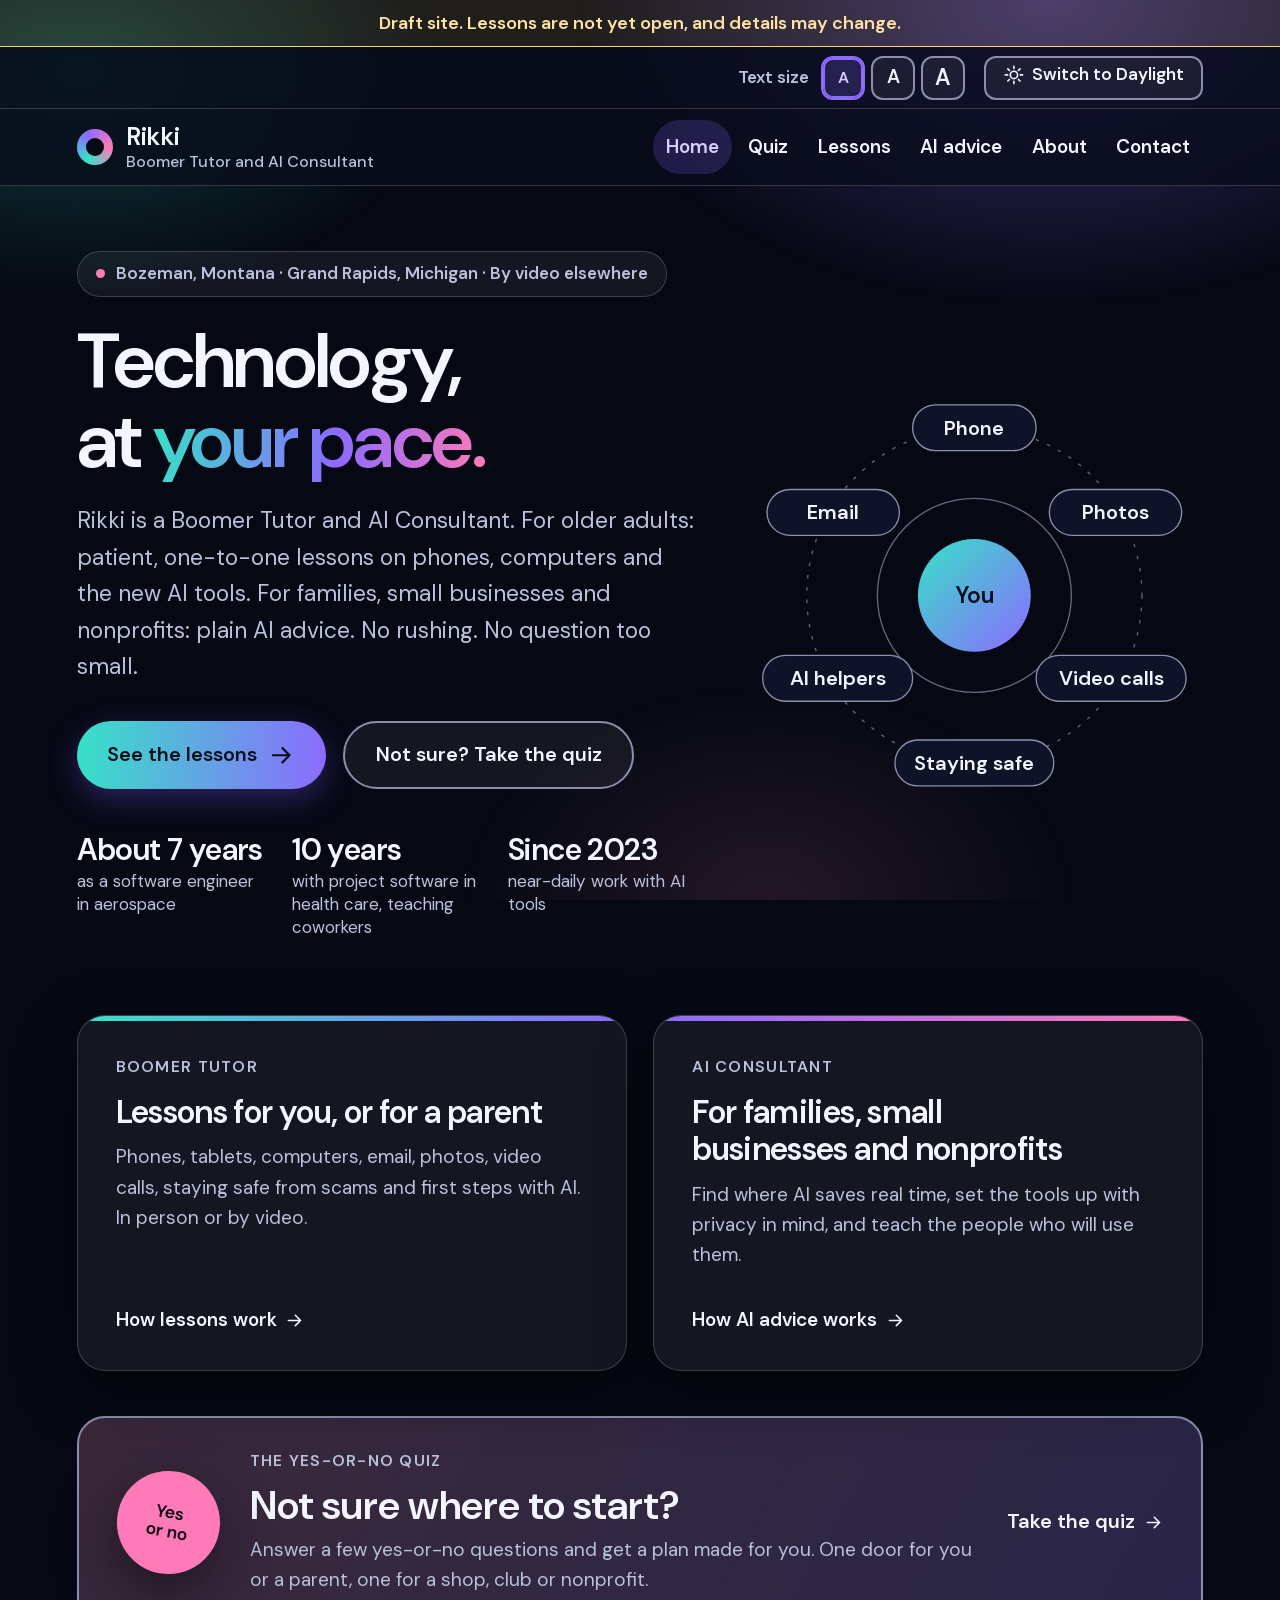
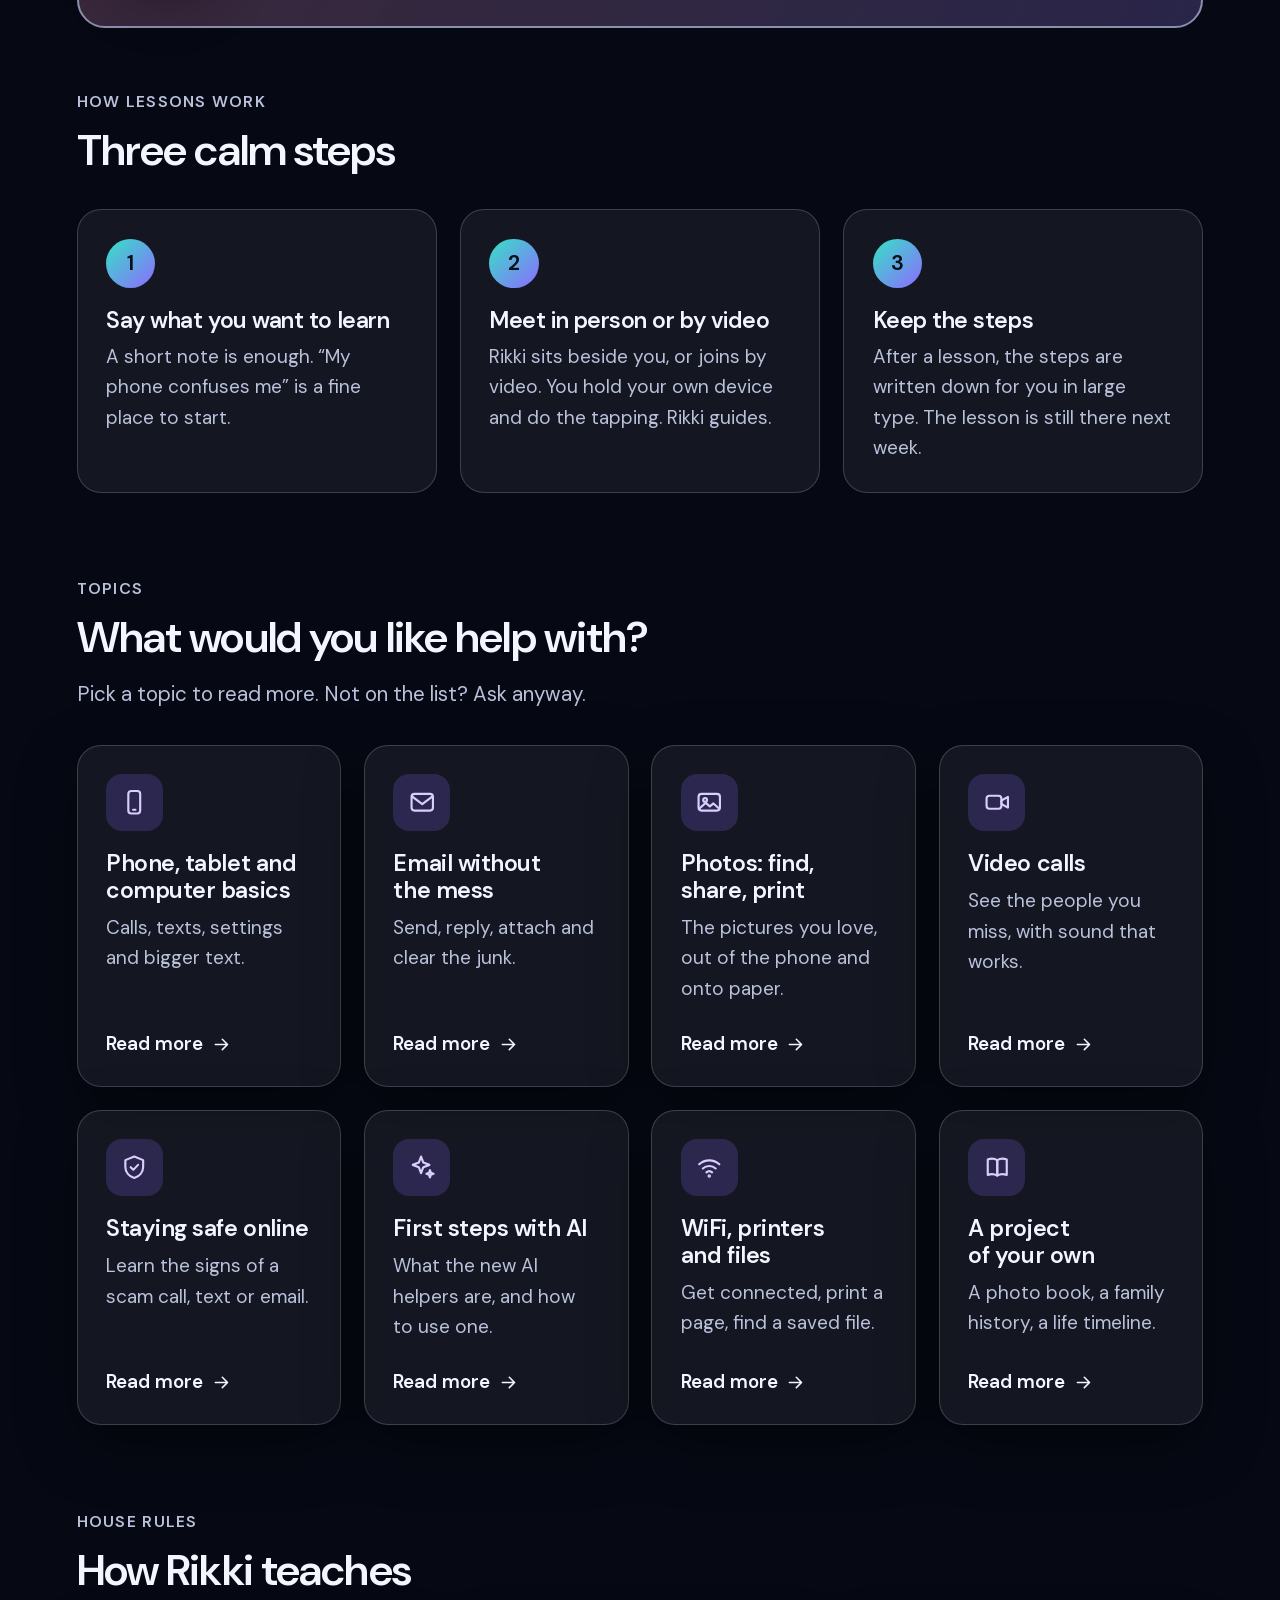
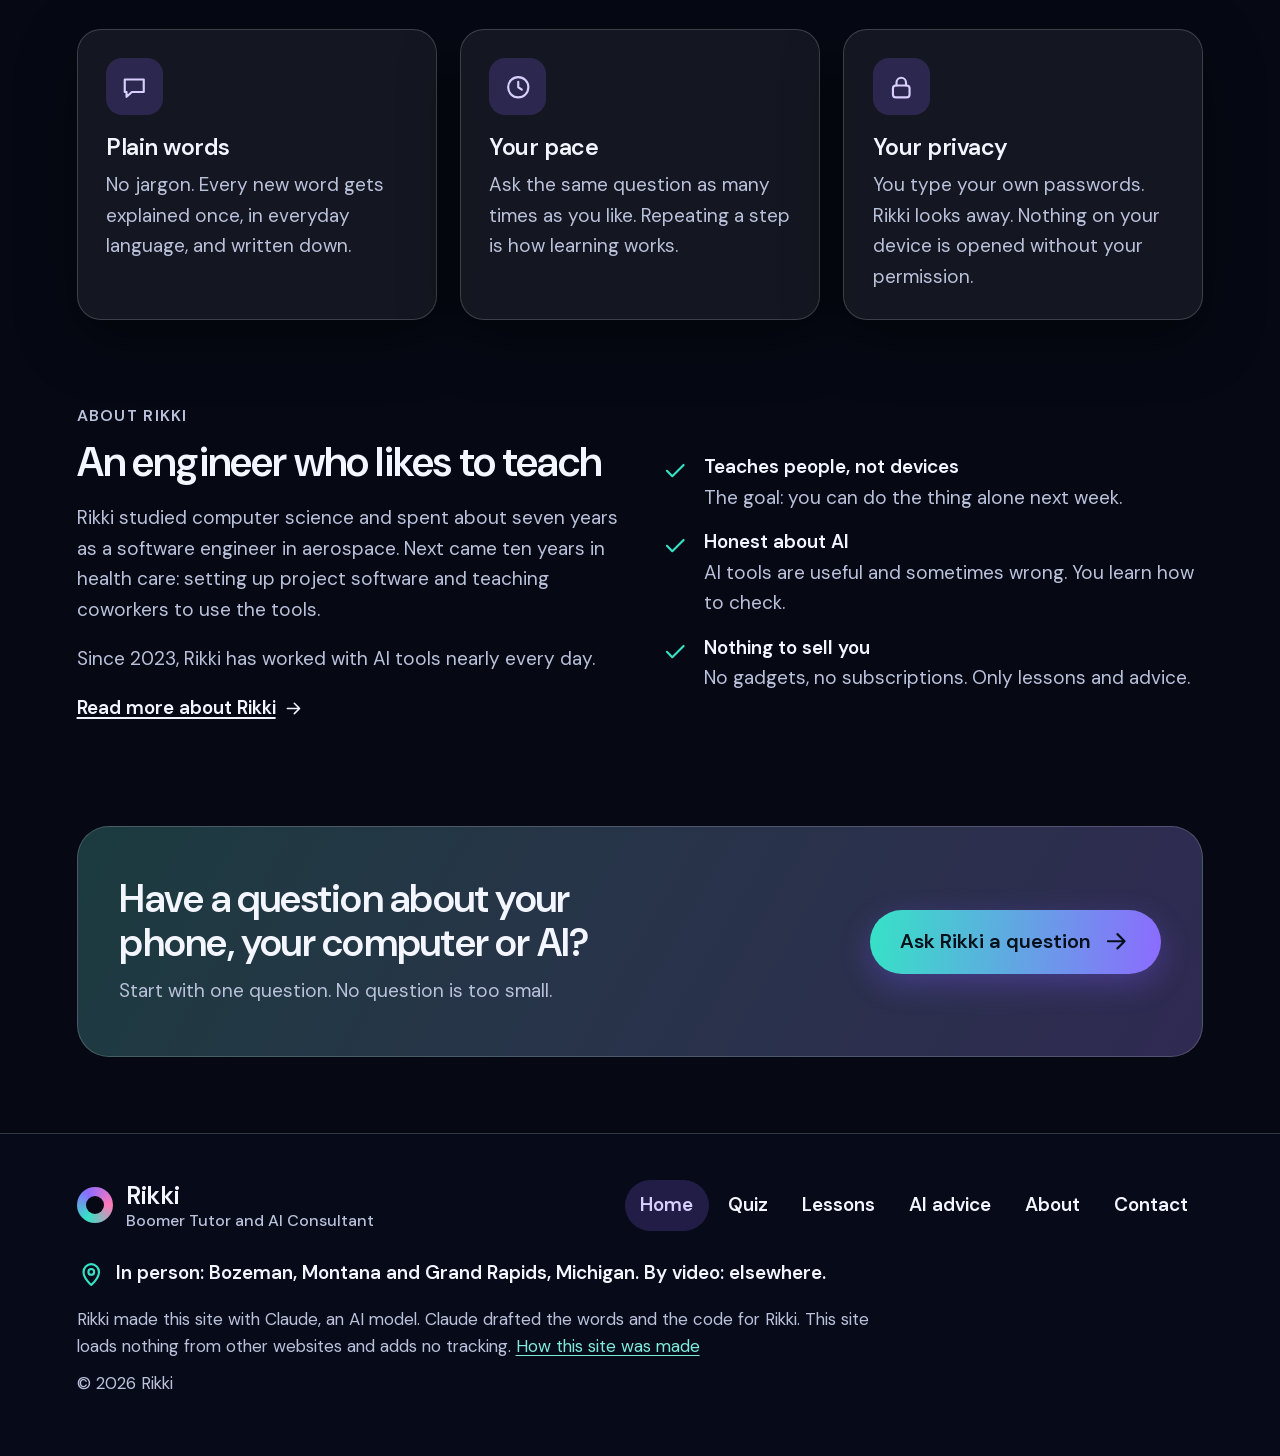
==== index.html @ 79a73625 "Publish the site Co-Authored-By: Claude Fable 5.2 <noreply@anthropic.com>" ====
<!doctype html>
<html lang="en" data-look="night" data-size="1">
<head>
<meta charset="utf-8">
<meta name="viewport" content="width=device-width, initial-scale=1">
<meta name="robots" content="noindex, nofollow">
<meta name="theme-color" content="#060914">
<title>Rikki: Boomer Tutor and AI Consultant</title>
<meta name="description" content="Patient, one-to-one technology lessons for Boomers and older adults, and plain-spoken AI advice for families, small businesses and nonprofits. Bozeman, Montana, Grand Rapids, Michigan, and by video.">
<link rel="icon" href="assets/icon.svg" type="image/svg+xml">
<link rel="stylesheet" href="assets/style.css">
<script>(function(){var r=document.documentElement;r.classList.add("js");try{var l=localStorage.getItem("bt-look"),s=localStorage.getItem("bt-size");if(l==="day"||l==="night")r.setAttribute("data-look",l);if(s==="2"||s==="3")r.setAttribute("data-size",s);}catch(e){}setTimeout(function(){if(!window.btReady||(document.getElementById("quiz")&&!window.btQuizReady)){r.classList.remove("js");}},3000);})();</script>
</head>
<body>
<a class="skip" href="#main">Skip to the main text</a>
<p class="draft-line">Draft site. Lessons are not yet open, and details may change.</p>
<div class="util">
  <div class="wrap">
    <div class="size" role="group" aria-label="Text size">
      <span class="size-cap" aria-hidden="true">Text size</span>
      <button type="button" data-size="1" aria-pressed="true">A<span class="vh"> normal text size</span></button>
      <button type="button" data-size="2" aria-pressed="false">A<span class="vh"> large text size</span></button>
      <button type="button" data-size="3" aria-pressed="false">A<span class="vh"> largest text size</span></button>
    </div>
    <button class="look" type="button">
      <span class="to-day"><svg class="icon" viewBox="0 0 24 24" aria-hidden="true" focusable="false"><circle cx="12" cy="12" r="4"/><path d="M12 2.5v2.5M12 19v2.5M2.5 12H5M19 12h2.5M5.3 5.3 7 7M17 17l1.7 1.7M5.3 18.7 7 17M17 7l1.7-1.7"/></svg><span>Switch to Daylight</span></span>
      <span class="to-night"><svg class="icon" viewBox="0 0 24 24" aria-hidden="true" focusable="false"><path d="M20 14.5A8.5 8.5 0 1 1 9.5 4 7 7 0 0 0 20 14.5z"/></svg><span>Switch to Night</span></span>
    </button>
  </div>
</div>
<header class="nav">
  <div class="wrap">
    <a class="mark" href="index.html"><i aria-hidden="true"></i><span>Rikki<small>Boomer Tutor and AI Consultant</small><span class="vh">, home page</span></span></a>
    <button class="menu-btn" type="button" aria-expanded="false" aria-controls="panel"><svg class="icon" viewBox="0 0 24 24" aria-hidden="true" focusable="false"><path d="M4 7h16M4 12h16M4 17h16"/></svg><span>Menu</span></button>
    <nav class="panel" id="panel" aria-label="Main">
      <a href="index.html" aria-current="page">Home</a>
      <a href="quiz.html">Quiz</a>
      <a href="lessons.html">Lessons</a>
      <a href="ai.html">AI advice</a>
      <a href="about.html">About</a>
      <a href="contact.html">Contact</a>
    </nav>
  </div>
</header>

<main id="main">
<section class="hero wrap">
  <div>
    <span class="eyebrow"><b aria-hidden="true"></b>Bozeman, Montana · Grand Rapids, Michigan · By video elsewhere</span>
    <h1>Technology,<br>at <span class="grad">your pace.</span></h1>
    <p class="lede">Rikki is a Boomer Tutor and AI Consultant. For older adults: patient, one-to-one lessons on phones, computers and the new AI tools. For families, small businesses and nonprofits: plain AI advice. No rushing. No question too small.</p>
    <div class="cta">
      <a class="btn primary" href="lessons.html">See the lessons <svg class="icon" viewBox="0 0 24 24" aria-hidden="true" focusable="false"><path d="M5 12h14M13 6l6 6-6 6"/></svg></a>
      <a class="btn ghost" href="quiz.html">Not sure? Take the quiz</a>
    </div>
    <ul class="proof">
      <li><strong>About 7 years</strong><span>as a software engineer in aerospace</span></li>
      <li><strong>10 years</strong><span>with project software in health care, teaching coworkers</span></li>
      <li><strong>Since 2023</strong><span>near-daily work with AI tools</span></li>
    </ul>
  </div>

  <svg class="orbit" viewBox="0 0 520 520" role="img" aria-label="A picture: you at the center, with phone, photos, video calls, staying safe, AI helpers and email around you.">
    <defs>
      <linearGradient id="orb" x1="0" y1="0" x2="1" y2="1">
        <stop offset="0" style="stop-color:var(--acc1)"/><stop offset="1" style="stop-color:var(--acc2)"/>
      </linearGradient>
    </defs>
    <circle class="ring" cx="260" cy="260" r="110"/>
    <circle class="ring" cx="260" cy="260" r="190" stroke-dasharray="4 10"/>
    <g class="you"><circle cx="260" cy="260" r="64" fill="url(#orb)"/><text x="260" y="260">You</text></g>
    <g class="pill"><rect x="190" y="44" width="140" height="52" rx="26"/><text x="260" y="70">Phone</text></g>
    <g class="pill"><rect x="345" y="140" width="150" height="52" rx="26"/><text x="420" y="166">Photos</text></g>
    <g class="pill"><rect x="330" y="328" width="170" height="52" rx="26"/><text x="415" y="354">Video calls</text></g>
    <g class="pill"><rect x="170" y="424" width="180" height="52" rx="26"/><text x="260" y="450">Staying safe</text></g>
    <g class="pill"><rect x="20" y="328" width="170" height="52" rx="26"/><text x="105" y="354">AI helpers</text></g>
    <g class="pill"><rect x="25" y="140" width="150" height="52" rx="26"/><text x="100" y="166">Email</text></g>
  </svg>
</section>

<section class="doors wrap" aria-label="Two kinds of help">
  <a class="card door" href="lessons.html">
    <span class="kicker">Boomer Tutor</span>
    <h2>Lessons for you, or for a parent</h2>
    <p>Phones, tablets, computers, email, photos, video calls, staying safe from scams and first steps with AI. In person or by video.</p>
    <span class="go">How lessons work <svg class="icon" viewBox="0 0 24 24" aria-hidden="true" focusable="false"><path d="M5 12h14M13 6l6 6-6 6"/></svg></span>
  </a>
  <a class="card door two" href="ai.html">
    <span class="kicker">AI Consultant</span>
    <h2>For families, small businesses and nonprofits</h2>
    <p>Find where AI saves real time, set the tools up with privacy in mind, and teach the people who will use them.</p>
    <span class="go">How AI advice works <svg class="icon" viewBox="0 0 24 24" aria-hidden="true" focusable="false"><path d="M5 12h14M13 6l6 6-6 6"/></svg></span>
  </a>
</section>

<section class="wrap">
  <a class="teaser" href="quiz.html">
    <span class="badge" aria-hidden="true">Yes<br>or no</span>
    <span class="teaser-text"><span class="kicker">The yes-or-no quiz</span><strong>Not sure where to start?</strong><span class="sub">Answer a few yes-or-no questions and get a plan made for you. One door for you or a parent, one for a shop, club or nonprofit.</span></span>
    <span class="go">Take the quiz <svg class="icon" viewBox="0 0 24 24" aria-hidden="true" focusable="false"><path d="M5 12h14M13 6l6 6-6 6"/></svg></span>
  </a>
</section>

<section class="section wrap">
  <div class="head">
    <span class="kicker">How lessons work</span>
    <h2>Three calm steps</h2>
  </div>
  <ol class="steps" role="list">
    <li>
      <h3>Say what you want to learn</h3>
      <p>A short note is enough. “My phone confuses me” is a fine place to start.</p>
    </li>
    <li>
      <h3>Meet in person or by video</h3>
      <p>Rikki sits beside you, or joins by video. You hold your own device and do the tapping. Rikki guides.</p>
    </li>
    <li>
      <h3>Keep the steps</h3>
      <p>After a lesson, the steps are written down for you in large type. The lesson is still there next week.</p>
    </li>
  </ol>
</section>

<section class="section wrap">
  <div class="head">
    <span class="kicker">Topics</span>
    <h2>What would you like help with?</h2>
    <p>Pick a topic to read more. Not on the list? Ask anyway.</p>
  </div>
  <div class="grid g4">
    <a class="card" href="lessons.html#phone"><span class="chip"><svg class="icon" viewBox="0 0 24 24" aria-hidden="true" focusable="false"><rect x="7" y="2.5" width="10" height="19" rx="2.5"/><path d="M11 18.3h2"/></svg></span><h3>Phone, tablet and computer basics</h3><p>Calls, texts, settings and bigger text.</p><span class="go">Read more <svg class="icon" viewBox="0 0 24 24" aria-hidden="true" focusable="false"><path d="M5 12h14M13 6l6 6-6 6"/></svg></span></a>
    <a class="card" href="lessons.html#email"><span class="chip"><svg class="icon" viewBox="0 0 24 24" aria-hidden="true" focusable="false"><rect x="3" y="5" width="18" height="14" rx="2.5"/><path d="M3.6 7.2 12 13.5l8.4-6.3"/></svg></span><h3>Email without the mess</h3><p>Send, reply, attach and clear the junk.</p><span class="go">Read more <svg class="icon" viewBox="0 0 24 24" aria-hidden="true" focusable="false"><path d="M5 12h14M13 6l6 6-6 6"/></svg></span></a>
    <a class="card" href="lessons.html#photos"><span class="chip"><svg class="icon" viewBox="0 0 24 24" aria-hidden="true" focusable="false"><rect x="3" y="5" width="18" height="14" rx="2.5"/><circle cx="8.5" cy="10" r="1.6"/><path d="m4 17 5-4.5 3.5 3 3-2.5L20 17"/></svg></span><h3>Photos: find, share, print</h3><p>The pictures you love, out of the phone and onto paper.</p><span class="go">Read more <svg class="icon" viewBox="0 0 24 24" aria-hidden="true" focusable="false"><path d="M5 12h14M13 6l6 6-6 6"/></svg></span></a>
    <a class="card" href="lessons.html#video"><span class="chip"><svg class="icon" viewBox="0 0 24 24" aria-hidden="true" focusable="false"><rect x="3" y="6.5" width="12.5" height="11" rx="2.5"/><path d="m15.5 10.5 5.5-3v9l-5.5-3z"/></svg></span><h3>Video calls</h3><p>See the people you miss, with sound that works.</p><span class="go">Read more <svg class="icon" viewBox="0 0 24 24" aria-hidden="true" focusable="false"><path d="M5 12h14M13 6l6 6-6 6"/></svg></span></a>
    <a class="card" href="lessons.html#safe"><span class="chip"><svg class="icon" viewBox="0 0 24 24" aria-hidden="true" focusable="false"><path d="m12 3 7.5 3v5.5c0 4.6-3.1 8.2-7.5 9.5-4.4-1.3-7.5-4.9-7.5-9.5V6z"/><path d="m9 12 2.2 2.2 4-4.2"/></svg></span><h3>Staying safe online</h3><p>Learn the signs of a scam call, text or email.</p><span class="go">Read more <svg class="icon" viewBox="0 0 24 24" aria-hidden="true" focusable="false"><path d="M5 12h14M13 6l6 6-6 6"/></svg></span></a>
    <a class="card" href="lessons.html#ai"><span class="chip"><svg class="icon" viewBox="0 0 24 24" aria-hidden="true" focusable="false"><path d="m11 3 1.9 5.1L18 10l-5.1 1.9L11 17l-1.9-5.1L4 10l5.1-1.9z"/><path d="m18.5 14.5.8 2.2 2.2.8-2.2.8-.8 2.2-.8-2.2-2.2-.8 2.2-.8z"/></svg></span><h3>First steps with AI</h3><p>What the new AI helpers are, and how to use one.</p><span class="go">Read more <svg class="icon" viewBox="0 0 24 24" aria-hidden="true" focusable="false"><path d="M5 12h14M13 6l6 6-6 6"/></svg></span></a>
    <a class="card" href="lessons.html#wifi"><span class="chip"><svg class="icon" viewBox="0 0 24 24" aria-hidden="true" focusable="false"><path d="M3.5 9.5a12.5 12.5 0 0 1 17 0"/><path d="M6.6 13a8 8 0 0 1 10.8 0"/><path d="M9.6 16.3a3.6 3.6 0 0 1 4.8 0"/><circle cx="12" cy="19.3" r=".6"/></svg></span><h3>WiFi, printers and files</h3><p>Get connected, print a page, find a saved file.</p><span class="go">Read more <svg class="icon" viewBox="0 0 24 24" aria-hidden="true" focusable="false"><path d="M5 12h14M13 6l6 6-6 6"/></svg></span></a>
    <a class="card" href="lessons.html#project"><span class="chip"><svg class="icon" viewBox="0 0 24 24" aria-hidden="true" focusable="false"><path d="M4 5.5c2.5-1 5.5-1 8 .5v13c-2.5-1.5-5.5-1.5-8-.5z"/><path d="M20 5.5c-2.5-1-5.5-1-8 .5v13c2.5-1.5 5.5-1.5 8-.5z"/></svg></span><h3>A project of your own</h3><p>A photo book, a family history, a life timeline.</p><span class="go">Read more <svg class="icon" viewBox="0 0 24 24" aria-hidden="true" focusable="false"><path d="M5 12h14M13 6l6 6-6 6"/></svg></span></a>
  </div>
</section>

<section class="section wrap">
  <div class="head">
    <span class="kicker">House rules</span>
    <h2>How Rikki teaches</h2>
  </div>
  <div class="grid g3">
    <div class="card"><span class="chip"><svg class="icon" viewBox="0 0 24 24" aria-hidden="true" focusable="false"><path d="M4 5.5h16V16H10l-4.5 4v-4H4z"/></svg></span><h3>Plain words</h3><p>No jargon. Every new word gets explained once, in everyday language, and written down.</p></div>
    <div class="card"><span class="chip"><svg class="icon" viewBox="0 0 24 24" aria-hidden="true" focusable="false"><circle cx="12" cy="12" r="8.5"/><path d="M12 7.5V12l3 2"/></svg></span><h3>Your pace</h3><p>Ask the same question as many times as you like. Repeating a step is how learning works.</p></div>
    <div class="card"><span class="chip"><svg class="icon" viewBox="0 0 24 24" aria-hidden="true" focusable="false"><rect x="5" y="10.5" width="14" height="10" rx="2.5"/><path d="M8 10.5V8a4 4 0 0 1 8 0v2.5"/></svg></span><h3>Your privacy</h3><p>You type your own passwords. Rikki looks away. Nothing on your device is opened without your permission.</p></div>
  </div>
</section>

<section class="section wrap">
  <div class="split">
    <div>
      <span class="kicker">About Rikki</span>
      <h2>An engineer who likes to teach</h2>
      <p>Rikki studied computer science and spent about seven years as a software engineer in aerospace. Next came ten years in health care: setting up project software and teaching coworkers to use the tools.</p>
      <p>Since 2023, Rikki has worked with AI tools nearly every day.</p>
      <p><a class="go" href="about.html">Read more about Rikki <svg class="icon" viewBox="0 0 24 24" aria-hidden="true" focusable="false"><path d="M5 12h14M13 6l6 6-6 6"/></svg></a></p>
    </div>
    <ul class="ticks">
      <li><svg class="icon" viewBox="0 0 24 24" aria-hidden="true" focusable="false"><path d="m5 12.5 4.5 4.5L19 7.5"/></svg><div><strong>Teaches people, not devices</strong><span>The goal: you can do the thing alone next week.</span></div></li>
      <li><svg class="icon" viewBox="0 0 24 24" aria-hidden="true" focusable="false"><path d="m5 12.5 4.5 4.5L19 7.5"/></svg><div><strong>Honest about AI</strong><span>AI tools are useful and sometimes wrong. You learn how to check.</span></div></li>
      <li><svg class="icon" viewBox="0 0 24 24" aria-hidden="true" focusable="false"><path d="m5 12.5 4.5 4.5L19 7.5"/></svg><div><strong>Nothing to sell you</strong><span>No gadgets, no subscriptions. Only lessons and advice.</span></div></li>
    </ul>
  </div>
</section>

<section class="wrap">
  <div class="band">
    <div>
      <h2>Have a question about your phone, your computer or AI?</h2>
      <p>Start with one question. No question is too small.</p>
    </div>
    <a class="btn primary" href="contact.html">Ask Rikki a question <svg class="icon" viewBox="0 0 24 24" aria-hidden="true" focusable="false"><path d="M5 12h14M13 6l6 6-6 6"/></svg></a>
  </div>
</section>
</main>

<footer class="foot">
  <div class="wrap">
    <div class="foot-top">
      <a class="mark" href="index.html"><i aria-hidden="true"></i><span>Rikki<small>Boomer Tutor and AI Consultant</small><span class="vh">, home page</span></span></a>
      <nav aria-label="Footer">
        <a href="index.html" aria-current="page">Home</a>
        <a href="quiz.html">Quiz</a>
        <a href="lessons.html">Lessons</a>
        <a href="ai.html">AI advice</a>
        <a href="about.html">About</a>
        <a href="contact.html">Contact</a>
      </nav>
    </div>
    <p class="places"><svg class="icon" viewBox="0 0 24 24" aria-hidden="true" focusable="false"><path d="M12 21s-6.5-5.6-6.5-11a6.5 6.5 0 0 1 13 0c0 5.4-6.5 11-6.5 11z"/><circle cx="12" cy="10" r="2.4"/></svg><span>In person: Bozeman, Montana and Grand Rapids, Michigan. By video: elsewhere.</span></p>
    <p class="made">Rikki made this site with Claude, an AI model. Claude drafted the words and the code for Rikki.
    This site loads nothing from other websites and adds no tracking. <a href="about.html#made">How this site was made</a></p>
    <p class="made">&copy; 2026 Rikki</p>
  </div>
</footer>
<script src="assets/site.js"></script>
</body>
</html>
---- assets/style.css ----
/* Rikki: Boomer Tutor and AI Consultant. Written by Claude for Rikki, 2026-11-16; reworked after the review of the same day.
   The DM Sans file holds weights 400 to 600; the Source Serif 4 file holds 400 to 700. No rule asks for more. */
@font-face{font-family:"DM Sans";src:url("fonts/dm-sans.woff") format("woff");font-weight:400 600;font-display:swap}
@font-face{font-family:"Source Serif 4";src:url("fonts/source-serif-4.woff") format("woff");font-weight:400 700;font-display:swap}

*{box-sizing:border-box}
/* Percent, not pixels: the reader's own browser text setting still counts. 118.75% of 16 is 19. */
html{font-size:118.75%;-webkit-text-size-adjust:100%}
html[data-size="2"]{font-size:137.5%}
html[data-size="3"]{font-size:156.25%}

/* Night look (opens first) */
html[data-look="night"]{
  --bg:#060914;--ink:#F4F6FF;--muted:#BAC1DB;--card:rgba(255,255,255,.06);--card2:rgba(255,255,255,.10);
  --solid:#0E1328;--line:rgba(255,255,255,.18);--edge:#8A90AB;--acc1:#36E2C6;--acc2:#8C6BFF;--acc3:#FF7AB8;--btn-ink:#06101A;
  --link:#7FEBDA;--chip:rgba(140,107,255,.20);--chip-ink:#D9CFFF;
  --wash:radial-gradient(60% 55% at 82% 0%,rgba(140,107,255,.38),transparent 62%),
         radial-gradient(48% 42% at 6% 8%,rgba(54,226,198,.22),transparent 60%),
         radial-gradient(40% 40% at 60% 100%,rgba(255,122,184,.12),transparent 60%);
  --shadow:0 20px 60px rgba(0,0,0,.45);--nav:rgba(8,12,28,.78);--focus:#FFD166;
  --warn-bg:rgba(255,209,102,.10);--warn-line:#FFD166;--warn-ink:#FFE3A1;
  --alert-bg:rgba(255,122,184,.12);--alert-line:#FF7AB8;
  color-scheme:dark;
}
/* Daylight look */
html[data-look="day"]{
  --bg:#F5F6FB;--ink:#0C1126;--muted:#454C6B;--card:#FFFFFF;--card2:#FFFFFF;
  --solid:#FFFFFF;--line:#D5DAEA;--edge:#6B7392;--acc1:#1F4DFF;--acc2:#7A3DFF;--acc3:#00857A;--btn-ink:#FFFFFF;
  --link:#1F3FD6;--chip:#ECE8FF;--chip-ink:#4A22B8;
  --wash:radial-gradient(60% 55% at 86% -6%,rgba(122,61,255,.20),transparent 62%),
         radial-gradient(46% 42% at 4% 0%,rgba(31,77,255,.14),transparent 60%),
         radial-gradient(40% 40% at 55% 100%,rgba(0,133,122,.10),transparent 60%);
  --shadow:0 18px 50px rgba(28,39,90,.12);--nav:rgba(255,255,255,.86);--focus:#B4004E;
  --warn-bg:#FFF6DA;--warn-line:#8F6A00;--warn-ink:#5C4300;
  --alert-bg:#FFECF3;--alert-line:#B4004E;
  color-scheme:light;
}

body{margin:0;min-height:100vh;display:flex;flex-direction:column;font-family:"DM Sans",system-ui,-apple-system,"Segoe UI",Roboto,sans-serif;
  font-synthesis:style;color:var(--ink);background:var(--bg);line-height:1.6;-webkit-font-smoothing:antialiased;overflow-wrap:break-word}
/* The coloured glow sits on a layer of its own, pinned to the window. This works on iPhones and iPads too. */
body::before{content:"";position:fixed;top:0;right:0;bottom:0;left:0;z-index:-1;background:var(--wash);pointer-events:none}
main{flex:1 0 auto}
img,svg{max-width:100%}
a{color:var(--link);text-underline-offset:.18em;text-decoration-thickness:.08em}
a:hover{text-decoration-thickness:.14em}
:focus{outline:3px solid var(--focus);outline-offset:3px;border-radius:8px}
:focus:not(:focus-visible){outline:none}
:focus-visible{outline:3px solid var(--focus);outline-offset:3px;border-radius:8px}
h1,h2,h3,h4{letter-spacing:-.02em;line-height:1.15;margin:0;font-weight:600;text-wrap:balance}
b,strong{font-weight:600}
p{margin:0 0 1rem}
ul,ol{margin:0;padding:0}
.wrap{width:100%;max-width:1180px;margin:0 auto;padding-left:1.4rem;padding-right:1.4rem}
.icon{width:1.5rem;height:1.5rem;fill:none;stroke:currentColor;stroke-width:1.8;stroke-linecap:round;stroke-linejoin:round;flex:none}
.vh{position:absolute;width:1px;height:1px;margin:-1px;padding:0;overflow:hidden;clip:rect(0 0 0 0);white-space:nowrap;border:0}
.skip{position:absolute;left:-999px;top:0;background:var(--solid);color:var(--ink);padding:.8rem 1.2rem;border-radius:0 0 12px 0;z-index:20;font-weight:600}
.skip:focus{left:0}
/* Gradient words. The plain colour comes first, so the words survive wherever the gradient cannot be drawn. */
.grad{color:var(--acc2)}
@supports ((-webkit-background-clip:text) or (background-clip:text)){
  .grad{background:linear-gradient(95deg,var(--acc1),var(--acc2) 55%,var(--acc3));-webkit-background-clip:text;background-clip:text;color:transparent}
}

/* Draft line, shown while Rikki has not yet read and approved the words. Remove the line in build.py to drop the strip. */
.draft-line{margin:0;text-align:center;font-weight:600;font-size:.95rem;padding:.45rem 1rem;background:var(--warn-bg);color:var(--warn-ink);border-bottom:1px solid var(--warn-line)}

/* Top strip: text size and look. Always in view at the top of every page, on every device. */
.util{border-bottom:1px solid var(--line);background:var(--nav)}
.util .wrap{display:flex;align-items:center;justify-content:flex-end;gap:.5rem 1rem;flex-wrap:wrap;padding-top:.45rem;padding-bottom:.45rem}
html:not(.js) .util{display:none}
.size{display:flex;align-items:center;gap:.3rem}
.size-cap{font-size:.9rem;font-weight:600;color:var(--muted);margin-right:.35rem}
.size button,.look,.menu-btn{font:inherit;font-weight:600;color:var(--ink);background:var(--card);border:2px solid var(--edge);border-radius:12px;min-width:44px;min-height:44px;cursor:pointer}
.size button:nth-of-type(1){font-size:.84rem}.size button:nth-of-type(2){font-size:1rem}.size button:nth-of-type(3){font-size:1.18rem}
.size button[aria-pressed="true"]{border-color:var(--acc2);box-shadow:0 0 0 2px var(--acc2) inset;background:var(--chip);color:var(--chip-ink)}
.look{padding:0 .9rem;font-size:.9rem}
.look>span{display:none;align-items:center;gap:.4rem}
.look .icon,.menu-btn .icon{width:1.15rem;height:1.15rem}
html[data-look="night"] .look .to-day,html[data-look="day"] .look .to-night{display:inline-flex}

/* Header with the name and the menu */
header.nav{z-index:10;background:var(--nav);border-bottom:1px solid var(--line)}
header.nav .wrap{display:flex;align-items:center;gap:.6rem 1rem;min-height:76px;flex-wrap:wrap;padding-top:.5rem;padding-bottom:.5rem}
.mark{display:flex;align-items:center;gap:.7rem;font-weight:600;font-size:1.3rem;text-decoration:none;color:var(--ink);letter-spacing:-.01em;line-height:1.1}
.mark i{width:36px;height:36px;border-radius:50%;background:var(--acc2);background:conic-gradient(from 210deg,var(--acc1),var(--acc2),var(--acc3),var(--acc1));display:block;position:relative;flex:none}
.mark i::after{content:"";position:absolute;top:9px;right:9px;bottom:9px;left:9px;border-radius:50%;background:var(--bg)}
.mark small{display:block;font-size:.84rem;font-weight:500;color:var(--muted);letter-spacing:0;margin-top:.15rem}
.menu-btn{display:none;margin-left:auto;padding:0 .9rem;align-items:center;gap:.45rem;font-size:1rem}
.panel{margin-left:auto;display:flex;gap:.15rem;flex-wrap:wrap}
.panel a{text-decoration:none;color:var(--ink);font-weight:600;padding:.6rem .7rem;border-radius:999px;min-height:44px;display:inline-flex;align-items:center}
.panel a:hover{background:var(--card2);box-shadow:inset 0 0 0 1px var(--line)}
.panel a[aria-current="page"]{background:var(--chip);color:var(--chip-ink)}
/* The header stays pinned only on wide, tall screens. On phones and tablets the header scrolls with the page,
   so an open menu can always be scrolled to the end. */
@media (min-width:941px) and (min-height:521px){
  html{scroll-padding-top:6rem}
  header.nav{position:-webkit-sticky;position:sticky;top:0;backdrop-filter:blur(14px);-webkit-backdrop-filter:blur(14px)}
}

/* Buttons */
.btn{display:inline-flex;align-items:center;gap:.55rem;min-height:58px;padding:.85rem 1.6rem;border-radius:999px;font-weight:600;font-size:1.05rem;text-decoration:none;color:var(--ink);transition:transform .15s ease,box-shadow .15s ease}
.btn.primary{background:var(--acc2);background:linear-gradient(95deg,var(--acc1),var(--acc2));color:var(--btn-ink);box-shadow:0 10px 30px rgba(120,90,255,.32)}
.btn.ghost{border:2px solid var(--edge);background:var(--card)}
.cta{display:flex;gap:.9rem;flex-wrap:wrap}
@media (hover:hover){.btn:hover{transform:translateY(-2px)}}

/* Home hero */
.hero{display:grid;grid-template-columns:1.15fr .85fr;gap:2.5rem;align-items:center;padding-top:3.4rem;padding-bottom:3rem}
.hero>*{min-width:0}
.eyebrow{display:inline-flex;gap:.6rem;align-items:center;font-size:.9rem;font-weight:600;color:var(--muted);border:1px solid var(--line);background:var(--card);padding:.45rem .95rem;border-radius:999px}
.eyebrow b{width:9px;height:9px;border-radius:50%;background:var(--acc3);flex:none}
.hero h1{font-size:clamp(2.5rem,6vw,4.5rem);line-height:1.04;letter-spacing:-.03em;margin:1.3rem 0 1.1rem}
.lede{font-size:1.2rem;color:var(--muted);max-width:36rem;margin:0 0 1.9rem}
.proof{display:grid;grid-template-columns:repeat(3,minmax(0,1fr));gap:1.4rem;margin-top:2.3rem;list-style:none;max-width:38rem}
.proof li{font-size:.9rem;color:var(--muted);line-height:1.35}
.proof strong{display:block;font-size:1.6rem;color:var(--ink);letter-spacing:-.02em;line-height:1.1;margin-bottom:.2rem}
.orbit{width:100%;max-width:520px;justify-self:center}
.orbit .ring{fill:none;stroke:var(--edge);stroke-width:1.5;opacity:.7}
.orbit .pill rect{fill:var(--solid);stroke:var(--edge);stroke-width:1.5}
.orbit .pill text{fill:var(--ink);font:600 23px "DM Sans",system-ui,sans-serif;text-anchor:middle;dominant-baseline:central}
.orbit .you text{fill:var(--btn-ink);font:600 26px "DM Sans",system-ui,sans-serif;text-anchor:middle;dominant-baseline:central}
html[data-look="day"] .orbit .pill rect{filter:drop-shadow(0 6px 14px rgba(28,39,90,.12))}

/* Inner page hero */
.page-hero{padding-top:3.2rem;padding-bottom:1.6rem}
.page-hero h1{font-size:clamp(2.1rem,4.8vw,3.4rem);letter-spacing:-.025em;margin:1.1rem 0 1rem;max-width:24ch}
.page-hero .lede{max-width:42rem}

/* Sections */
.section{padding-top:3.2rem;padding-bottom:1.2rem}
.head{max-width:44rem;margin-bottom:1.8rem}
.kicker{font-weight:600;letter-spacing:.08em;text-transform:uppercase;font-size:.84rem;color:var(--muted);display:block;margin-bottom:.55rem}
.head h2{font-size:clamp(1.7rem,3.4vw,2.4rem)}
.head p{color:var(--muted);font-size:1.08rem;margin:.8rem 0 0}

.grid{display:grid;gap:1.2rem;list-style:none}
.g2{grid-template-columns:repeat(2,minmax(0,1fr))}
.g3{grid-template-columns:repeat(3,minmax(0,1fr))}
.g4{grid-template-columns:repeat(4,minmax(0,1fr))}
.card{position:relative;border:1px solid var(--line);background:var(--card);border-radius:24px;padding:1.5rem 1.5rem 1.4rem;box-shadow:var(--shadow)}
.card h3{font-size:1.22rem;margin:0 0 .5rem}
.card p{color:var(--muted);margin:0 0 .7rem}
.card p:last-child{margin-bottom:0}
.card ul{list-style:none;color:var(--muted)}
.card ul li{position:relative;padding-left:1.25rem;margin:.35rem 0}
.card ul li::before{content:"";position:absolute;left:.1rem;top:.62em;width:.5rem;height:.5rem;border-radius:50%;background:var(--acc2)}
.chip{display:inline-flex;align-items:center;justify-content:center;width:3rem;height:3rem;border-radius:16px;background:var(--chip);color:var(--chip-ink);margin-bottom:1rem}
a.card{display:flex;flex-direction:column;text-decoration:none;color:var(--ink);transition:transform .15s ease,border-color .15s ease}
a.card .go{margin-top:auto;padding-top:.6rem}
@media (hover:hover){a.card:hover{transform:translateY(-3px);border-color:var(--acc2)}}
.go{font-weight:600;display:inline-flex;gap:.4rem;align-items:center;color:var(--ink)}
.go .icon{width:1.1rem;height:1.1rem}
:target{scroll-margin-top:100px}
.card:target{border-color:var(--acc2);box-shadow:0 0 0 3px var(--acc2),var(--shadow)}

/* Two doors on the home page */
.doors{display:grid;grid-template-columns:1fr 1fr;gap:1.4rem;padding-top:1rem;padding-bottom:1rem}
.door{border-radius:28px;padding:2rem 2rem 1.8rem;overflow:hidden}
.door::before{content:"";position:absolute;left:0;top:0;right:0;height:5px;background:linear-gradient(90deg,var(--acc1),var(--acc2))}
.door.two::before{background:linear-gradient(90deg,var(--acc2),var(--acc3))}
.door h2{font-size:1.7rem;margin:.2rem 0 .6rem}
.door p{color:var(--muted);margin:0 0 1.2rem}

/* Numbered steps */
.steps{counter-reset:s;display:grid;grid-template-columns:repeat(3,minmax(0,1fr));gap:1.2rem;list-style:none}
.steps.four{grid-template-columns:repeat(4,minmax(0,1fr))}
.steps li{counter-increment:s;border:1px solid var(--line);background:var(--card);border-radius:24px;padding:1.5rem;position:relative}
.steps li::before{content:counter(s);display:flex;align-items:center;justify-content:center;width:2.6rem;height:2.6rem;border-radius:50%;font-weight:600;font-size:1.15rem;background:var(--acc2);background:linear-gradient(135deg,var(--acc1),var(--acc2));color:var(--btn-ink);margin-bottom:1rem}
.steps h3{font-size:1.2rem;margin-bottom:.45rem}
.steps p{color:var(--muted);margin:0}

/* Split feature */
.split{display:grid;grid-template-columns:1fr 1fr;gap:2.2rem;align-items:center}
.split>*{min-width:0}
.split.top{align-items:start}
.split h2{font-size:clamp(1.6rem,3.2vw,2.2rem);margin-bottom:.9rem}
.split p{color:var(--muted)}
/* The sample instruction sheet: real text, in the large type the lessons promise */
.sheet{background:#FFFDF6;color:#1B1B1B;border-radius:14px;padding:1.6rem 1.7rem;box-shadow:var(--shadow);transform:rotate(-1.2deg);max-width:27rem;justify-self:center;border:1px solid #E5DFCB;margin:0}
.sheet .sheet-title{font-size:1.35rem;font-weight:600;margin:0 0 .2rem;color:#1B1B1B;letter-spacing:-.01em;line-height:1.2}
.sheet .sheet-note{color:#5A564B;display:block;margin:0 0 .9rem;font-size:.84rem}
.sheet ol{list-style:none;counter-reset:n}
.sheet ol li{counter-increment:n;display:flex;gap:.8rem;align-items:flex-start;font-size:1.25rem;margin:.75rem 0;line-height:1.3;font-weight:500}
.sheet ol li::before{content:counter(n);flex:none;width:2rem;height:2rem;border-radius:50%;border:2px solid #1B1B1B;display:flex;align-items:center;justify-content:center;font-weight:600;font-size:1rem}
.sheet b{background:#D9F5EE;padding:0 .3rem;border-radius:5px;font-weight:600}
.sheet b.red{background:#C62828;color:#FFFFFF}

/* Check and cross lists */
.ticks{list-style:none;display:grid;gap:.75rem}
.ticks li{display:flex;gap:.75rem;align-items:flex-start}
.ticks .icon{margin-top:.2rem;color:var(--acc1)}
html[data-look="day"] .ticks .icon{color:var(--acc3)}
.ticks.no .icon{color:var(--acc3)}
html[data-look="day"] .ticks.no .icon{color:#B4004E}
.ticks strong{display:block}
.ticks span{color:var(--muted)}

/* Background rows on the About page */
.rows{list-style:none;border:1px solid var(--line);border-radius:24px;overflow:hidden;background:var(--card)}
.rows li{display:grid;grid-template-columns:9.5rem 1fr;gap:1.2rem;padding:1.15rem 1.5rem;border-top:1px solid var(--line);align-items:baseline}
.rows li:first-child{border-top:0}
.rows b{font-size:1.15rem;letter-spacing:-.01em}
.rows span{color:var(--muted)}
.rows span strong{color:var(--ink);display:block;margin-bottom:.15rem}

/* Questions and answers, shown open. No taps needed. */
.faq{display:grid;gap:.8rem;max-width:44rem}
.faq div{border:1px solid var(--line);background:var(--card);border-radius:18px;padding:1.1rem 1.3rem}
.faq h3{font-size:1.1rem;margin:0 0 .4rem}
.faq p{color:var(--muted);margin:0}

/* Notes */
.note{border:1px solid var(--line);border-left:5px solid var(--acc2);background:var(--card);border-radius:16px;padding:1.1rem 1.3rem;color:var(--muted);max-width:44rem}
.note strong{color:var(--ink)}
.note.gap{margin-top:1.2rem}
.placeholder{border:2px dashed var(--warn-line);background:var(--warn-bg);border-radius:20px;padding:1.4rem 1.5rem;max-width:44rem}
.placeholder .tag{display:inline-block;font-size:.84rem;font-weight:600;letter-spacing:.06em;text-transform:uppercase;color:var(--warn-ink);border:1.5px solid var(--warn-line);border-radius:999px;padding:.15rem .7rem;margin-bottom:.7rem}
.placeholder h2,.placeholder h3{font-size:1.3rem;margin-bottom:.4rem}
.placeholder p{margin:0;color:var(--muted)}
.alert{border:2px solid var(--alert-line);background:var(--alert-bg);border-radius:20px;padding:1.4rem 1.5rem;max-width:44rem}
.alert h2,.alert h3{font-size:1.35rem;margin-bottom:.6rem;display:flex;gap:.6rem;align-items:center}
.alert .icon{color:var(--alert-line)}
.alert ul{list-style:none;display:grid;gap:.6rem}
.alert li{position:relative;padding-left:1.3rem}
.alert li::before{content:"";position:absolute;left:.1rem;top:.62em;width:.55rem;height:.55rem;border-radius:50%;background:var(--alert-line)}
.alert p{margin:.8rem 0 0;color:var(--muted)}

/* Closing band */
.band{margin-top:3.2rem;margin-bottom:4rem;border-radius:32px;padding:2.6rem 2.2rem;border:1px solid var(--line);background:var(--card);
  display:flex;align-items:center;justify-content:space-between;gap:1.6rem;flex-wrap:wrap}
@supports (background:color-mix(in srgb,red 10%,transparent)){
  .band{background:linear-gradient(120deg,color-mix(in srgb,var(--acc1) 18%,transparent),color-mix(in srgb,var(--acc2) 22%,transparent)),var(--card)}
}
.band h2{font-size:clamp(1.5rem,3vw,2.1rem);max-width:24ch}
.band p{color:var(--muted);margin:.6rem 0 0;max-width:34rem}

/* Footer */
.foot{border-top:1px solid var(--line);background:var(--nav);padding:2.4rem 0 2.6rem}
.foot-top{display:flex;justify-content:space-between;align-items:center;gap:1.2rem;flex-wrap:wrap;margin-bottom:1.4rem}
.foot nav{display:flex;gap:.2rem;flex-wrap:wrap}
.foot nav a{color:var(--ink);font-weight:600;text-decoration:none;padding:.55rem .8rem;border-radius:999px;min-height:44px;display:inline-flex;align-items:center}
.foot nav a:hover{background:var(--card2)}
.foot nav a[aria-current="page"]{background:var(--chip);color:var(--chip-ink)}
.places{display:flex;gap:.6rem;align-items:flex-start;font-weight:600;margin-bottom:.9rem}
.places .icon{margin-top:.15rem;color:var(--acc1)}
html[data-look="day"] .places .icon{color:var(--acc2)}
.made{font-size:.9rem;color:var(--muted);max-width:44rem;margin-bottom:.5rem}

@media (prefers-reduced-motion:reduce){.btn,a.card{transition:none}}
@media (forced-colors:active){
  .size button[aria-pressed="true"],.ans[aria-pressed="true"]{outline:3px solid Highlight;outline-offset:-5px}
  .track i{background:Highlight}
  .mark i{border:6px solid CanvasText;background:none}
  .mark i::after{display:none}
}

/* Narrower screens */
@media (max-width:1080px){
  .g4{grid-template-columns:repeat(2,minmax(0,1fr))}
  .steps.four{grid-template-columns:repeat(2,minmax(0,1fr))}
}
@media (max-width:940px){
  html.js .menu-btn{display:inline-flex}
  html.js .panel{display:none;width:100%;margin:0;padding:.4rem 0 .8rem;flex-direction:column;align-items:stretch}
  html.js .panel.open{display:flex}
  html.js .panel a{font-size:1.15rem;padding:.8rem 1rem;border-radius:14px;border:2px solid var(--edge);background:var(--card);margin:.2rem 0}
  html.js .panel a[aria-current="page"]{background:var(--chip);color:var(--chip-ink);border-color:var(--acc2);border-left-width:9px}
  .hero{grid-template-columns:1fr;padding-top:2.4rem}
  .orbit{max-width:360px}
  .g3,.split{grid-template-columns:1fr}
  .rows li{grid-template-columns:1fr;gap:.2rem}
  .band{padding:2rem 1.4rem}
  .split .sheet{transform:none}
}
@media (max-width:700px){
  .doors,.g2,.steps{grid-template-columns:1fr}
}
@media (max-width:560px){
  .g4,.steps.four{grid-template-columns:1fr}
  .proof{grid-template-columns:1fr;gap:.9rem}
  .proof strong{font-size:1.3rem}
  .mark{font-size:1.2rem;flex:1 1 0;min-width:0}
  .mark small{font-size:.84rem}
  html:not(.js) .mark{flex:0 0 100%}
  .menu-btn{flex:none}
  .btn{width:100%;justify-content:center}
  .wrap{padding-left:1.1rem;padding-right:1.1rem}
  .util .wrap{justify-content:space-between}
  .eyebrow{border-radius:18px}
}
@media (max-width:360px){
  .hero h1{font-size:min(2.5rem,11vw)}
  .size-cap{display:none}
}

/* ---------- The yes-or-no quiz (magazine style) ---------- */
.serif{font-family:"Source Serif 4",Georgia,"Times New Roman",serif;letter-spacing:-.015em}
.badge{flex:none;width:6.4rem;height:6.4rem;border-radius:50%;display:flex;align-items:center;justify-content:center;text-align:center;
  font-weight:600;line-height:1.1;font-size:1.02rem;background:var(--acc3);color:#0B0B12;transform:rotate(10deg);box-shadow:var(--shadow)}
html[data-look="day"] .badge{background:#FFD23F}
.strip{display:flex;gap:.3rem 1.3rem;flex-wrap:wrap;align-items:baseline;font-size:.84rem;font-weight:600;letter-spacing:.1em;text-transform:uppercase;color:var(--muted);
  border-top:3px solid var(--ink);border-bottom:1px solid var(--line);padding:.6rem 0;margin:0 0 1.5rem}
.strip h1{font:inherit;letter-spacing:inherit;color:var(--ink);margin:0}
.print-head{display:none}

.quiz{max-width:860px;padding-top:1.5rem;padding-bottom:3rem;scroll-margin-top:.4rem}
.cover-title{font-size:clamp(2.6rem,9.5vw,4.8rem);line-height:1.02;font-weight:700;margin:0 0 1.2rem;max-width:11ch}
.cover-row{display:flex;gap:1.2rem;align-items:center;margin-bottom:1.5rem}
.cover-row .lede{margin:0;font-size:1.2rem}
.cover-lines{list-style:none;font-weight:600;margin:0 0 1.4rem;display:grid;gap:.25rem}
.cover-lines li::before{content:"\25B8";color:var(--acc3);margin-right:.5rem}
.cover-pick{font-weight:600;font-size:1.15rem;margin:0 0 .8rem}
.doors2{display:grid;grid-template-columns:1fr 1fr;gap:.9rem}
.door-btn{font:inherit;text-align:left;cursor:pointer;display:flex;gap:.9rem;align-items:flex-start;min-height:6.2rem;padding:1.1rem 1.2rem;border-radius:22px;
  border:2px solid var(--edge);background:var(--solid);color:var(--ink);touch-action:manipulation}
.door-btn .icon{width:2rem;height:2rem;margin-top:.15rem;color:var(--acc1)}
html[data-look="day"] .door-btn .icon{color:var(--acc2)}
.door-btn strong{display:block;font-size:1.25rem;line-height:1.2;margin-bottom:.25rem}
.door-btn span span{display:block;color:var(--muted);font-size:1rem;line-height:1.4}
.door-btn:active{transform:scale(.98)}
.cover-note{color:var(--muted);margin:1.1rem 0 0}
.quiz-cover .note{margin-top:1.4rem}
.list-head{font-size:1.6rem;font-weight:700;margin:2rem 0 1rem}

.quiz-bar{display:grid;grid-template-columns:auto 1fr;gap:.7rem 1rem;align-items:center;margin-bottom:1.1rem}
.back{font:inherit;font-weight:600;color:var(--ink);background:var(--card);border:2px solid var(--edge);border-radius:999px;min-height:48px;
  padding:0 1.2rem 0 .8rem;display:inline-flex;gap:.4rem;align-items:center;cursor:pointer;touch-action:manipulation}
.back .icon{width:1.2rem;height:1.2rem}
.track{height:12px;border-radius:99px;background:var(--card2);border:2px solid var(--edge);overflow:hidden}
.track i{display:block;height:100%;width:0;background:var(--acc2);background:linear-gradient(90deg,var(--acc1),var(--acc2));border-radius:99px}

.quiz-qs{list-style:none}
.q{position:relative;overflow:hidden;border:1px solid var(--line);background:var(--card);border-radius:28px;padding:2rem 1.7rem 1.8rem;
  box-shadow:var(--shadow);margin-bottom:1rem}
.q::before{content:"";position:absolute;left:0;top:0;right:0;height:6px;background:linear-gradient(90deg,var(--acc1),var(--acc2),var(--acc3))}
.q-title{font-size:clamp(1.75rem,5.8vw,2.7rem);line-height:1.14;font-weight:700;margin:0 0 1rem}
.q-num{display:block;font-style:italic;font-size:1.2rem;font-weight:600;line-height:1.3;letter-spacing:0;margin:0 0 .7rem;color:var(--link)}
.q-title:focus,.type h2:focus,.alert h2:focus{outline:none}
.q-sub{font-size:1.15rem;color:var(--muted);margin:0;max-width:34rem}
.q-if{margin:1.1rem 0 0;font-weight:600}

/* Yes and No carry equal weight. Colour marks only an answer already given. */
.answers{display:grid;grid-template-columns:1fr 1fr;gap:.6rem .9rem;position:-webkit-sticky;position:sticky;bottom:0;z-index:3;
  padding:.6rem 0 1rem}
.quiz.flow .answers{position:static}
@media (max-height:520px){.answers{position:static}}
.unsure{margin:.2rem 0 0;color:var(--muted);font-size:1rem;text-align:center}
.ans{font:inherit;font-weight:600;font-size:1.7rem;min-height:5.2rem;border-radius:24px;cursor:pointer;display:flex;flex-wrap:wrap;align-items:center;justify-content:center;
  gap:.2rem .7rem;border:3px solid var(--edge);color:var(--ink);background:var(--solid);touch-action:manipulation;padding:.5rem .6rem}
.ans .icon{width:2rem;height:2rem;stroke-width:2.6}
.ans .said{display:none;flex-basis:100%;text-align:center;font-size:.9rem;font-weight:600}
.ans[aria-pressed="true"]{background:var(--acc2);background:linear-gradient(95deg,var(--acc1),var(--acc2));color:var(--btn-ink);border-color:transparent}
.ans[aria-pressed="true"] .said{display:block}
.ans:active{transform:scale(.97)}
@media (prefers-reduced-motion:no-preference){
  html.js .q.on{animation:qin .22s ease-out}
  @keyframes qin{from{opacity:.25;transform:translateX(14px)}to{opacity:1;transform:none}}
}

.type h2{font-size:clamp(2.1rem,7.5vw,3.5rem);line-height:1.05;font-weight:700;margin:0 0 1rem}
.type p{font-size:1.2rem;color:var(--muted);max-width:38rem}
.quiz-result .alert{margin-bottom:2rem}
.plan-head,.answers-head{font-size:1.35rem;margin:2.2rem 0 1rem}
.plan{list-style:none;counter-reset:p;display:grid;gap:.9rem}
.plan li.lesson{counter-increment:p;display:grid;grid-template-columns:auto 1fr;gap:1.1rem;align-items:start;border:1px solid var(--line);background:var(--card);
  border-radius:22px;padding:1.3rem 1.4rem;break-inside:avoid}
.plan li.lesson::before{content:counter(p);display:flex;align-items:center;justify-content:center;width:2.7rem;height:2.7rem;border-radius:50%;font-weight:600;
  font-size:1.2rem;background:var(--acc2);background:linear-gradient(135deg,var(--acc1),var(--acc2));color:var(--btn-ink)}
.plan h4{font-size:1.25rem;margin:0 0 .3rem;letter-spacing:-.015em}
.plan p{color:var(--muted);margin:0 0 .5rem}
.plan a{font-weight:600}
.later-head{font-weight:600;font-size:1.15rem;color:var(--muted);margin:.8rem 0 0}
.first-tag{display:none;font-size:1rem;font-weight:600;color:var(--chip-ink);background:var(--chip);border-radius:999px;padding:.15rem .8rem;margin-bottom:.5rem}
.plan li.first{border:2px solid var(--acc2)}
.plan li.first .first-tag{display:inline-block}
.extras{margin-top:1.6rem}
.answers-note{color:var(--muted);margin:-.4rem 0 1rem}
.your-answers{list-style:none;border:1px solid var(--line);border-radius:22px;overflow:hidden;background:var(--card)}
.your-answers li{display:grid;grid-template-columns:1fr auto auto;gap:.5rem 1rem;align-items:center;padding:.7rem 1.1rem;border-top:1px solid var(--line)}
.your-answers li:first-child{border-top:0}
.ya-a{font-weight:600;min-width:2.4rem;text-align:right}
.ya-change{font:inherit;font-weight:600;font-size:1rem;min-height:44px;padding:0 1rem;border-radius:999px;border:2px solid var(--edge);background:var(--solid);color:var(--ink);cursor:pointer;touch-action:manipulation}
.result-cta{margin-top:1.8rem}
.result-cta button{font:inherit;font-weight:600;font-size:1.05rem;cursor:pointer}
.result-cta .icon{width:1.2rem;height:1.2rem}
.quiz-result .made{margin-top:1.4rem}

/* What shows when. Without scripts: the cover and both question lists, as plain reading. */
html:not(.js) .quiz-bar,html:not(.js) .answers,html:not(.js) .unsure,html:not(.js) .quiz-result,html:not(.js) .doors2,html:not(.js) .cover-pick,html:not(.js) .cover-note{display:none}
html.js .nojs,html.js .q-if{display:none}
html.js .quiz{min-height:100vh}
html.js .quiz[data-state="ask"] .strip span,html.js .quiz[data-state="result"] .strip span{display:none}
html.js .q{display:none;min-height:min(42vh,21rem);flex-direction:column;justify-content:center}
html.js .q.on{display:flex}
html.js .quiz[data-state="intro"] .unsure,html.js .quiz[data-state="result"] .unsure,html.js .quiz[data-state="intro"] .quiz-bar,html.js .quiz[data-state="intro"] .quiz-qs,html.js .quiz[data-state="intro"] .answers,
html.js .quiz[data-state="intro"] .quiz-result,html.js .quiz[data-state="ask"] .quiz-cover,html.js .quiz[data-state="ask"] .quiz-result,
html.js .quiz[data-state="result"] .quiz-cover,html.js .quiz[data-state="result"] .quiz-bar,html.js .quiz[data-state="result"] .quiz-qs,
html.js .quiz[data-state="result"] .answers{display:none}
html.js .type,html.js .plan,html.js .plan li,html.js .extras,html.js .extras li,html.js .plan-empty,html.js .plan-head,html.js .quiz-result .alert{display:none}
html.js .type.on,html.js .plan-empty.on,html.js .plan-head.on,html.js .quiz-result .alert.on,html.js .plan li.later-head.on{display:block}
html.js .plan.on,html.js .plan li.lesson.on,html.js .extras.on{display:grid}
html.js .extras li.on{display:flex}

/* Quiz teaser on the home page */
.teaser{display:flex;align-items:center;gap:1.6rem;text-decoration:none;color:var(--ink);border:2px solid var(--edge);border-radius:28px;padding:1.6rem 2rem;
  margin-top:1.4rem;background:var(--card);transition:transform .15s ease,border-color .15s ease}
@supports (background:color-mix(in srgb,red 10%,transparent)){
  .teaser{background:linear-gradient(120deg,color-mix(in srgb,var(--acc3) 16%,transparent),color-mix(in srgb,var(--acc2) 18%,transparent)),var(--card)}
}
@media (hover:hover){.teaser:hover{transform:translateY(-3px);border-color:var(--acc2)}}
.teaser .badge{width:5.4rem;height:5.4rem;font-size:.92rem}
.teaser-text{flex:1;display:block}
.teaser-text strong{display:block;font-size:clamp(1.5rem,3.4vw,2.1rem);line-height:1.1;margin-bottom:.35rem}
.teaser-text .sub{display:block;color:var(--muted)}
.teaser .go{white-space:nowrap;font-size:1.05rem}

@media (max-width:700px){
  .teaser{flex-wrap:wrap;padding:1.4rem 1.3rem;gap:1rem}
  .teaser-text{flex:1 1 60%}
  .doors2{grid-template-columns:1fr}
  .cover-row .badge{width:5.2rem;height:5.2rem;font-size:.88rem}
  .q{padding:1.6rem 1.3rem 1.5rem;border-radius:24px}
  .plan li.lesson{padding:1.1rem 1.1rem;gap:.9rem}
  .your-answers li{grid-template-columns:1fr auto}
  .ya-q{grid-column:1/-1}
  .ya-a{text-align:left}
}
@media (max-width:560px){
  /* On phones the question screen keeps only what the question needs. The quiz name stays for screen readers. */
  html.js .quiz[data-state="ask"] .strip{position:absolute;width:1px;height:1px;margin:-1px;padding:0;overflow:hidden;clip:rect(0 0 0 0);border:0}
  html.js .quiz[data-state="ask"]{padding-top:.8rem}
}
@media (max-width:420px){
  .cover-row{flex-wrap:wrap}
  .cover-row .badge{display:none}
  .ans{font-size:min(1.7rem,7.5vw)}
  .ans .icon{width:min(2rem,8vw);height:min(2rem,8vw)}
}
@media (prefers-reduced-motion:reduce){.teaser,.ans,.door-btn{transition:none}}

/* ---------- Paper. Black on white in both looks, with or without background printing. ---------- */
@media print{
  html[data-look]{--bg:#fff;--ink:#000;--muted:#222;--card:#fff;--card2:#fff;--solid:#fff;--line:#888;--edge:#444;--link:#000;--chip:#fff;--chip-ink:#000;
    --btn-ink:#000;--nav:#fff;--shadow:none;--alert-bg:#fff;--alert-line:#000;--warn-bg:#fff;--warn-line:#000;--warn-ink:#000;--acc1:#000;--acc2:#000;--acc3:#000}
  body{background:#fff;color:#000;display:block;min-height:0}
  body::before{display:none}
  .grad{background:none;color:#000;-webkit-text-fill-color:#000}
  .util,header.nav,.skip,.band .btn,.menu-btn,.foot nav,.answers,.unsure,.quiz-bar,.result-cta,.answers-head,.answers-note,.your-answers,.strip,.quiz-result .made{display:none!important}
  .print-head{display:block;font-weight:600;border-bottom:2px solid #000;padding-bottom:.4rem;margin:0 0 1.2rem}
  .quiz{min-height:0!important;padding-top:0}
  .plan li.lesson,.q,.card,.alert{box-shadow:none;break-inside:avoid;page-break-inside:avoid}
  .plan li.lesson::before,.steps li::before{background:none;border:2px solid #000;color:#000}
  .first-tag{border:1.5px solid #000}
  .foot{background:none;border-top:1px solid #000;padding:1rem 0 0}
  .mark i{display:none}
  a{text-decoration:none}
}
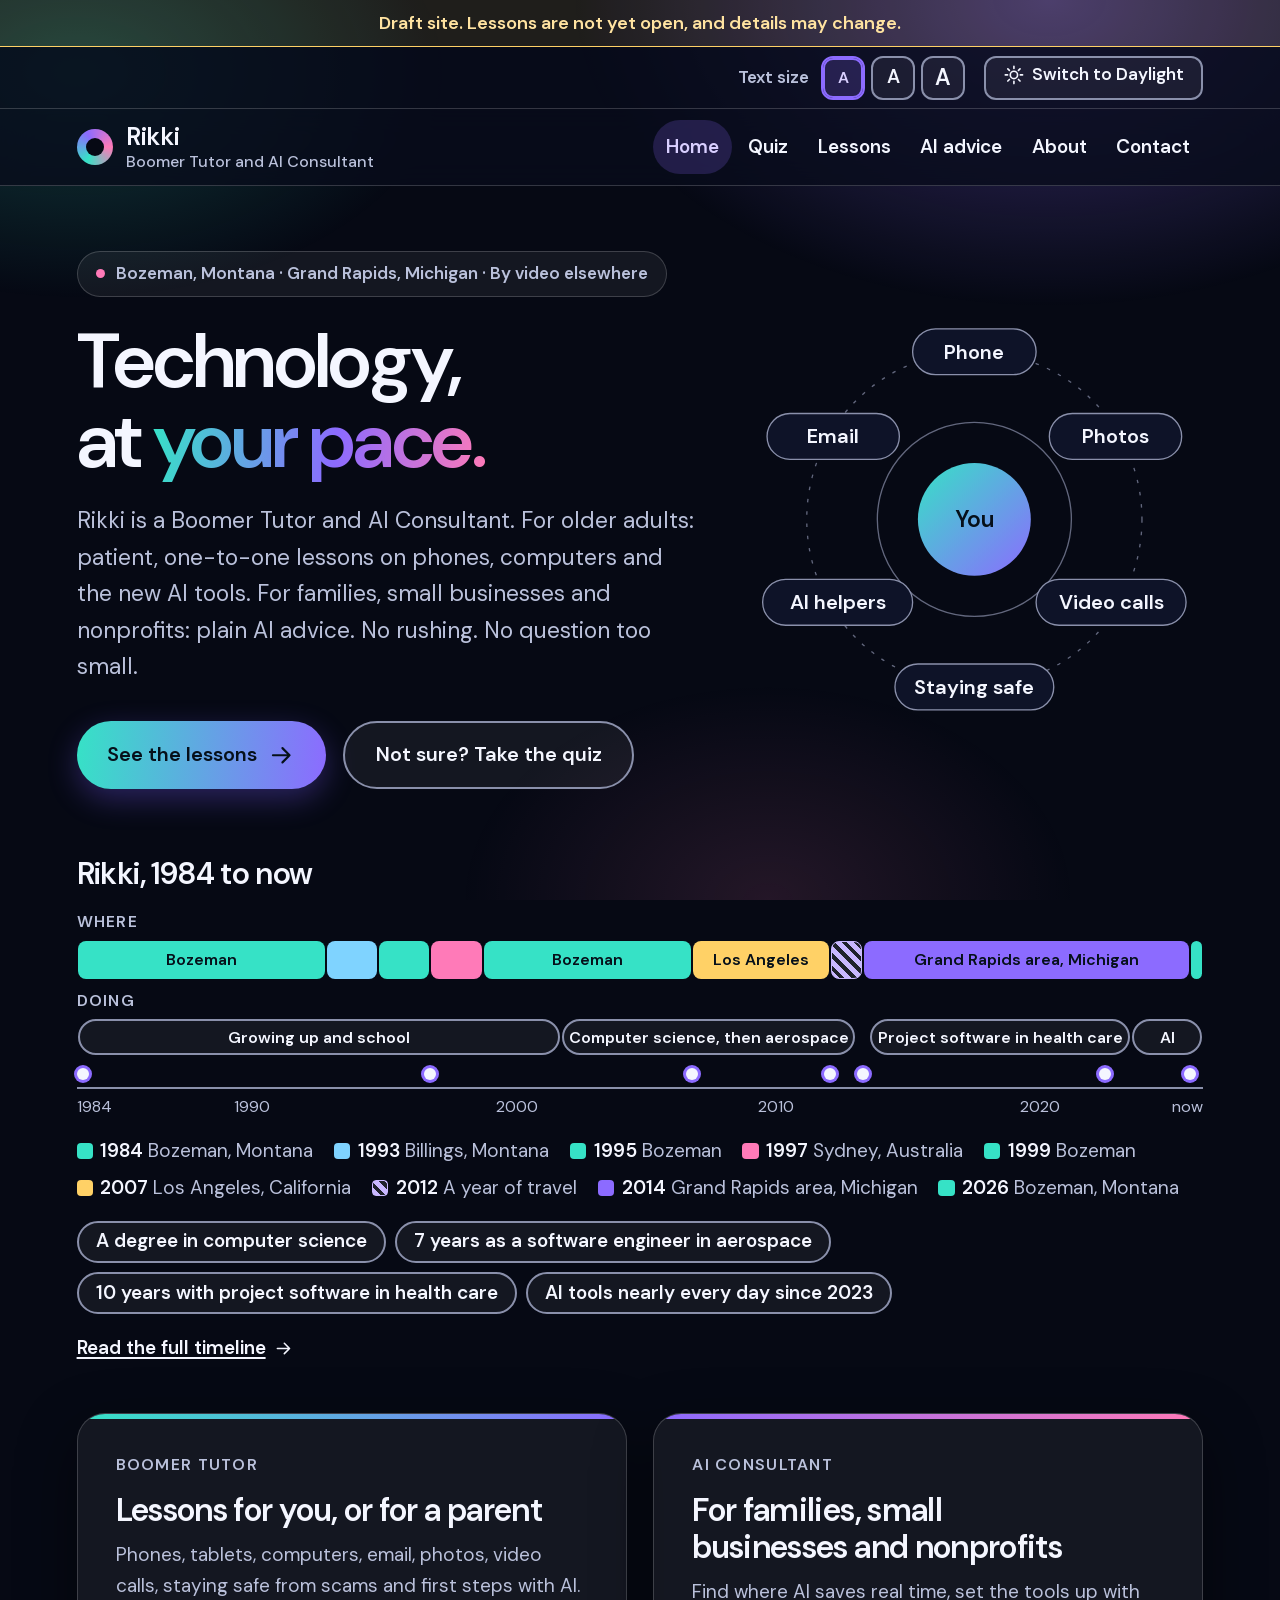
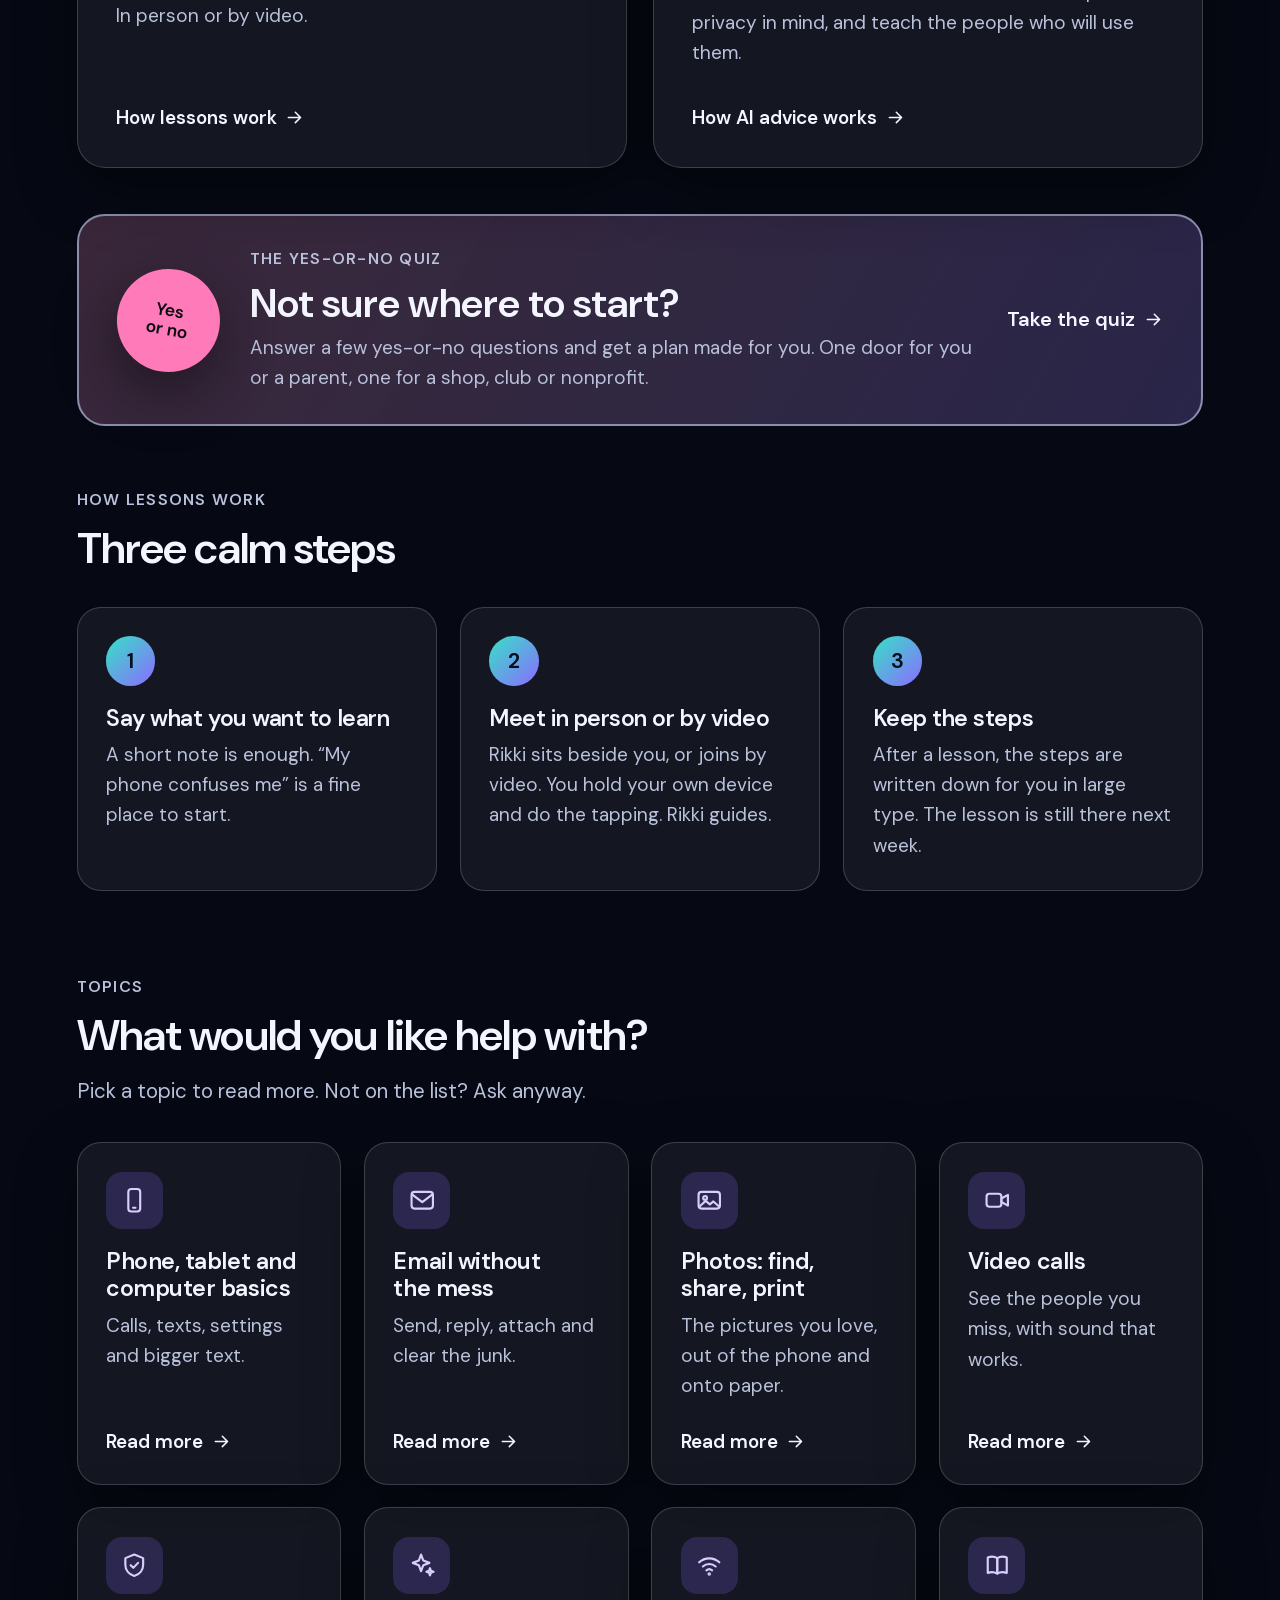
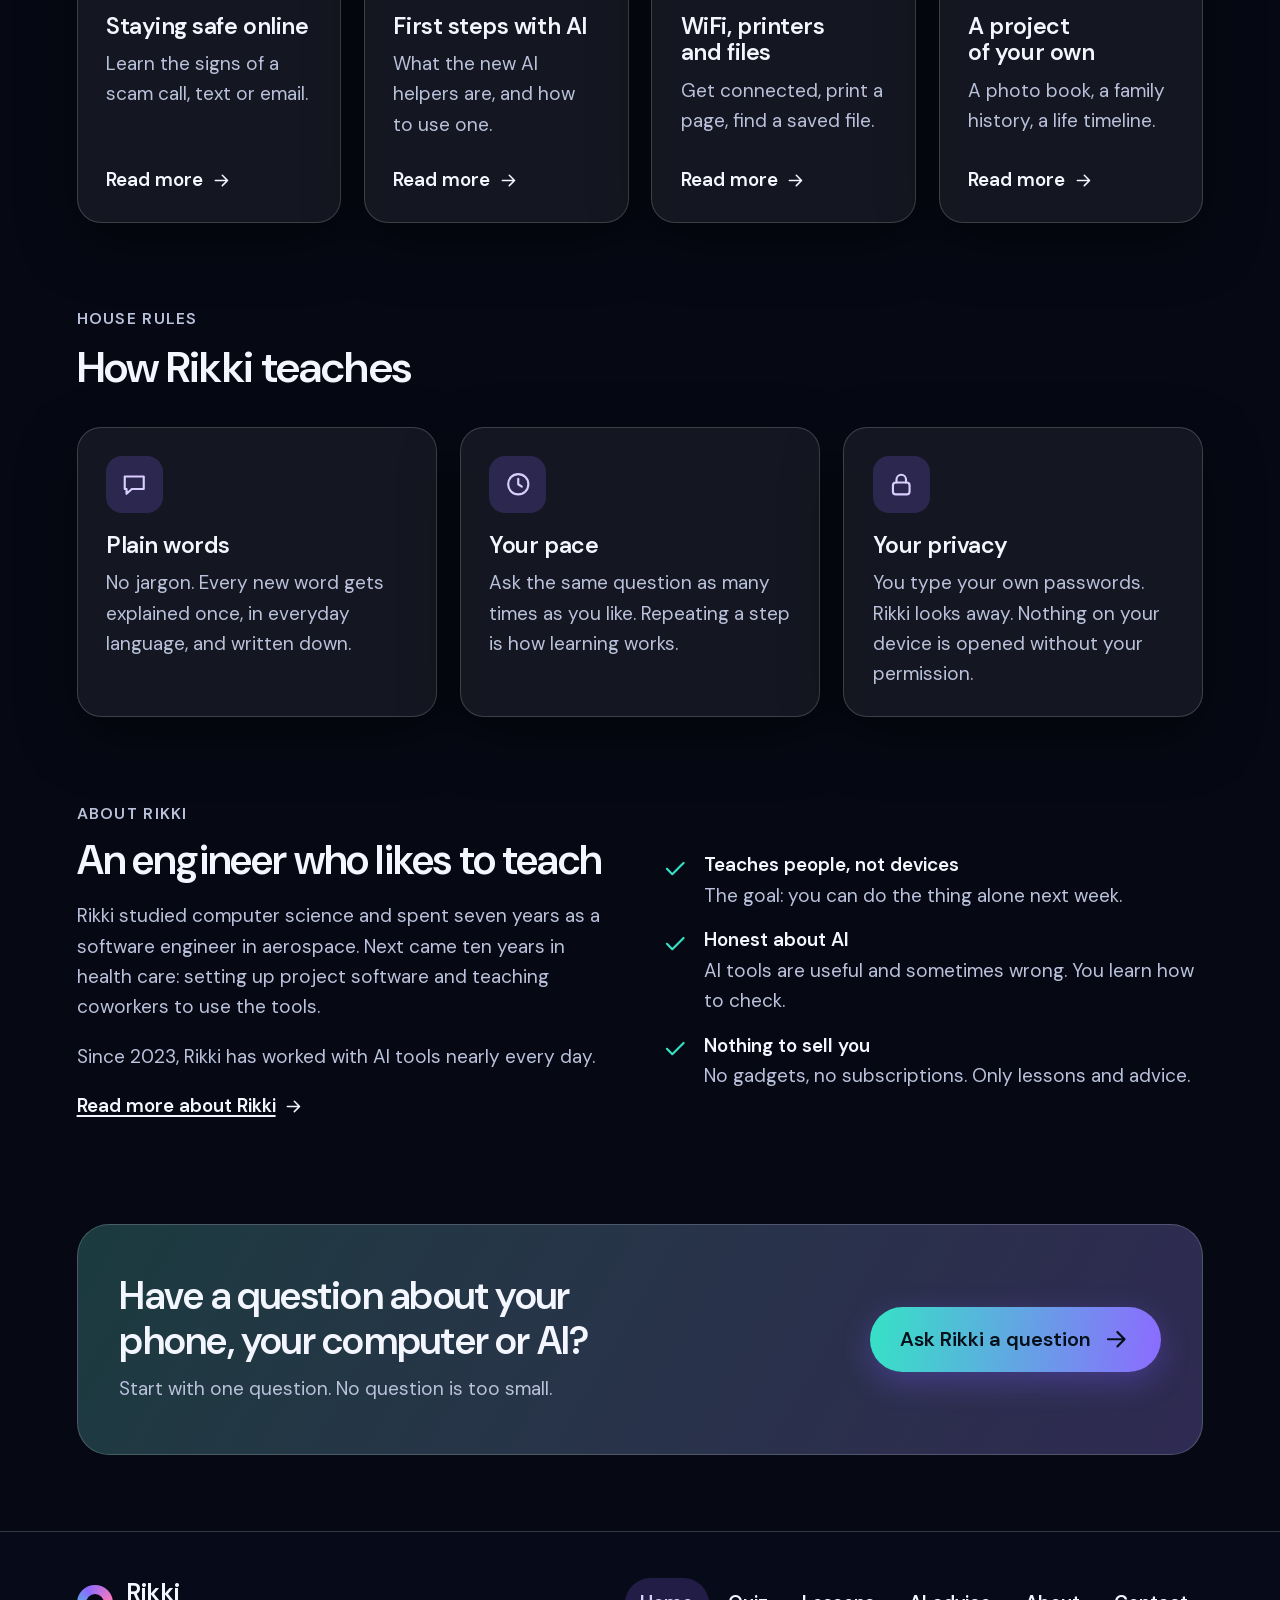
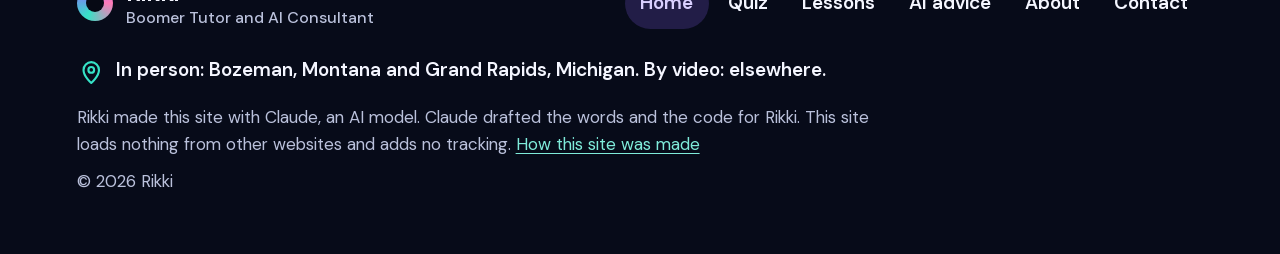
==== commit 001e9512: "Publish the site Co-Authored-By: Claude Fable 5.2 <noreply@anthropic.com>" ====
--- a/index.html
+++ b/index.html
@@ -53,11 +53,6 @@
       <a class="btn primary" href="lessons.html">See the lessons <svg class="icon" viewBox="0 0 24 24" aria-hidden="true" focusable="false"><path d="M5 12h14M13 6l6 6-6 6"/></svg></a>
       <a class="btn ghost" href="quiz.html">Not sure? Take the quiz</a>
     </div>
-    <ul class="proof">
-      <li><strong>About 7 years</strong><span>as a software engineer in aerospace</span></li>
-      <li><strong>10 years</strong><span>with project software in health care, teaching coworkers</span></li>
-      <li><strong>Since 2023</strong><span>near-daily work with AI tools</span></li>
-    </ul>
   </div>
 
   <svg class="orbit" viewBox="0 0 520 520" role="img" aria-label="A picture: you at the center, with phone, photos, video calls, staying safe, AI helpers and email around you.">
@@ -78,6 +73,40 @@
   </svg>
 </section>
 
+<section class="wrap tl-home" aria-labelledby="tl-title">
+  <h2 class="tl-title" id="tl-title">Rikki, 1984 to now</h2>
+  <div class="tl" aria-hidden="true">
+    <span class="tl-lab">Where</span>
+    <div class="tl-row">
+      <span class="tl-seg p-boz s1">Bozeman</span><span class="tl-seg p-bil s2"></span><span class="tl-seg p-boz s3"></span><span class="tl-seg p-syd s4"></span><span class="tl-seg p-boz s5">Bozeman</span><span class="tl-seg p-la s6">Los Angeles</span><span class="tl-seg p-trv s7"></span><span class="tl-seg p-gr s8">Grand Rapids area, Michigan</span><span class="tl-seg p-boz s9"></span>
+    </div>
+    <span class="tl-lab">Doing</span>
+    <div class="tl-row">
+      <span class="tl-bar d1">Growing up and school</span><span class="tl-bar d2">Computer science, then aerospace</span><span class="tl-bar d3">Project software in health care</span><span class="tl-bar d4">AI</span>
+    </div>
+    <div class="tl-row tl-dots"><i class="t1"></i><i class="t2"></i><i class="t3"></i><i class="t4"></i><i class="t5"></i><i class="t6"></i><i class="t7"></i></div>
+    <div class="tl-row tl-axis"><span class="y84">1984</span><span class="y90">1990</span><span class="y00">2000</span><span class="y10">2010</span><span class="y20">2020</span><span class="ynow">now</span></div>
+  </div>
+  <ol class="tl-key" role="list">
+    <li><i class="p-boz"></i><span><b>1984</b> Bozeman, Montana</span></li>
+    <li><i class="p-bil"></i><span><b>1993</b> Billings, Montana</span></li>
+    <li><i class="p-boz"></i><span><b>1995</b> Bozeman</span></li>
+    <li><i class="p-syd"></i><span><b>1997</b> Sydney, Australia</span></li>
+    <li><i class="p-boz"></i><span><b>1999</b> Bozeman</span></li>
+    <li><i class="p-la"></i><span><b>2007</b> Los Angeles, California</span></li>
+    <li><i class="p-trv"></i><span><b>2012</b> A year of travel</span></li>
+    <li><i class="p-gr"></i><span><b>2014</b> Grand Rapids area, Michigan</span></li>
+    <li><i class="p-boz"></i><span><b>2026</b> Bozeman, Montana</span></li>
+  </ol>
+  <ul class="tl-work" role="list">
+    <li>A degree in computer science</li>
+    <li>7 years as a software engineer in aerospace</li>
+    <li>10 years with project software in health care</li>
+    <li>AI tools nearly every day since 2023</li>
+  </ul>
+  <p class="tl-more"><a class="go" href="about.html#timeline">Read the full timeline <svg class="icon" viewBox="0 0 24 24" aria-hidden="true" focusable="false"><path d="M5 12h14M13 6l6 6-6 6"/></svg></a></p>
+</section>
+
 <section class="doors wrap" aria-label="Two kinds of help">
   <a class="card door" href="lessons.html">
     <span class="kicker">Boomer Tutor</span>
@@ -157,7 +186,7 @@
     <div>
       <span class="kicker">About Rikki</span>
       <h2>An engineer who likes to teach</h2>
-      <p>Rikki studied computer science and spent about seven years as a software engineer in aerospace. Next came ten years in health care: setting up project software and teaching coworkers to use the tools.</p>
+      <p>Rikki studied computer science and spent seven years as a software engineer in aerospace. Next came ten years in health care: setting up project software and teaching coworkers to use the tools.</p>
       <p>Since 2023, Rikki has worked with AI tools nearly every day.</p>
       <p><a class="go" href="about.html">Read more about Rikki <svg class="icon" viewBox="0 0 24 24" aria-hidden="true" focusable="false"><path d="M5 12h14M13 6l6 6-6 6"/></svg></a></p>
     </div>
--- a/assets/style.css
+++ b/assets/style.css
@@ -20,6 +20,7 @@
   --shadow:0 20px 60px rgba(0,0,0,.45);--nav:rgba(8,12,28,.78);--focus:#FFD166;
   --warn-bg:rgba(255,209,102,.10);--warn-line:#FFD166;--warn-ink:#FFE3A1;
   --alert-bg:rgba(255,122,184,.12);--alert-line:#FF7AB8;
+  --p-boz:#36E2C6;--p-bil:#7FD3FF;--p-syd:#FF7AB8;--p-la:#FFD166;--p-trv:#C9B8FF;--p-gr:#8C6BFF;--p-ink:#06101A;
   color-scheme:dark;
 }
 /* Daylight look */
@@ -33,6 +34,7 @@
   --shadow:0 18px 50px rgba(28,39,90,.12);--nav:rgba(255,255,255,.86);--focus:#B4004E;
   --warn-bg:#FFF6DA;--warn-line:#8F6A00;--warn-ink:#5C4300;
   --alert-bg:#FFECF3;--alert-line:#B4004E;
+  --p-boz:#00857A;--p-bil:#1F6FB8;--p-syd:#B4004E;--p-la:#8F6A00;--p-trv:#6B7392;--p-gr:#7A3DFF;--p-ink:#FFFFFF;
   color-scheme:light;
 }
 
@@ -112,9 +114,6 @@
 .eyebrow b{width:9px;height:9px;border-radius:50%;background:var(--acc3);flex:none}
 .hero h1{font-size:clamp(2.5rem,6vw,4.5rem);line-height:1.04;letter-spacing:-.03em;margin:1.3rem 0 1.1rem}
 .lede{font-size:1.2rem;color:var(--muted);max-width:36rem;margin:0 0 1.9rem}
-.proof{display:grid;grid-template-columns:repeat(3,minmax(0,1fr));gap:1.4rem;margin-top:2.3rem;list-style:none;max-width:38rem}
-.proof li{font-size:.9rem;color:var(--muted);line-height:1.35}
-.proof strong{display:block;font-size:1.6rem;color:var(--ink);letter-spacing:-.02em;line-height:1.1;margin-bottom:.2rem}
 .orbit{width:100%;max-width:520px;justify-self:center}
 .orbit .ring{fill:none;stroke:var(--edge);stroke-width:1.5;opacity:.7}
 .orbit .pill rect{fill:var(--solid);stroke:var(--edge);stroke-width:1.5}
@@ -278,8 +277,6 @@
 }
 @media (max-width:560px){
   .g4,.steps.four{grid-template-columns:1fr}
-  .proof{grid-template-columns:1fr;gap:.9rem}
-  .proof strong{font-size:1.3rem}
   .mark{font-size:1.2rem;flex:1 1 0;min-width:0}
   .mark small{font-size:.84rem}
   html:not(.js) .mark{flex:0 0 100%}
@@ -293,6 +290,52 @@
   .hero h1{font-size:min(2.5rem,11vw)}
   .size-cap{display:none}
 }
+
+/* ---------- Timeline, 1984 to now ----------
+   The ribbon on Home is a picture made of boxes: one column per quarter year, 172 columns from 1984 to the end of 2026.
+   The ribbon is hidden from screen readers; the two lists under the ribbon say the same things in words. */
+.tl-home{padding-top:.6rem;padding-bottom:1.6rem}
+.tl-title{font-size:clamp(1.3rem,2.6vw,1.6rem);margin:0 0 .9rem}
+.tl-lab{display:block;font-size:.84rem;font-weight:600;letter-spacing:.08em;text-transform:uppercase;color:var(--muted);margin:.5rem 0 .3rem}
+.tl-row{display:grid;grid-template-columns:repeat(172,minmax(0,1fr));align-items:stretch}
+.tl-seg{height:2rem;border-radius:8px;margin:0 1px;display:flex;align-items:center;justify-content:center;overflow:hidden;white-space:nowrap;
+  font-size:.84rem;font-weight:600;color:var(--p-ink)}
+.tl-bar{height:1.9rem;border-radius:999px;margin:0 1px;border:2px solid var(--edge);background:var(--card);display:flex;align-items:center;justify-content:center;
+  overflow:hidden;white-space:nowrap;font-size:.84rem;font-weight:600;color:var(--ink);padding:0 .4rem}
+.p-boz{background:var(--p-boz)}.p-bil{background:var(--p-bil)}.p-syd{background:var(--p-syd)}.p-la{background:var(--p-la)}.p-gr{background:var(--p-gr)}
+.p-trv{background:repeating-linear-gradient(45deg,var(--p-trv),var(--p-trv) 5px,transparent 5px,transparent 9px),var(--card2);border:1px solid var(--p-trv)}
+.s1{grid-column:1/39}.s2{grid-column:39/47}.s3{grid-column:47/55}.s4{grid-column:55/63}.s5{grid-column:63/95}.s6{grid-column:95/116}.s7{grid-column:116/121}.s8{grid-column:121/171}.s9{grid-column:171/173}
+.d1{grid-column:1/75}.d2{grid-column:75/120}.d3{grid-column:122/162}.d4{grid-column:162/173}
+.tl-dots{height:1.3rem;align-items:center;margin-top:.35rem}
+.tl-dots i{width:12px;height:12px;border-radius:50%;background:var(--ink);box-shadow:0 0 0 3px var(--acc2);margin-left:-6px}
+.t1{grid-column:1;margin-left:0!important}.t2{grid-column:55}.t3{grid-column:95}.t4{grid-column:116}.t5{grid-column:121}.t6{grid-column:158}.t7{grid-column:171}
+.tl-axis{border-top:2px solid var(--edge);padding-top:.25rem;font-size:.84rem;color:var(--muted)}
+.tl-axis span{white-space:nowrap}
+.y84{grid-column:1}.y90{grid-column:25}.y00{grid-column:65}.y10{grid-column:105}.y20{grid-column:145}.ynow{grid-column:160/173;text-align:right}
+.tl-key{list-style:none;display:flex;flex-wrap:wrap;gap:.35rem 1.1rem;margin:.9rem 0 0;color:var(--muted)}
+.tl-key li{display:inline-flex;align-items:center;gap:.4rem}
+.tl-key b{color:var(--ink)}
+.tl-key i{width:.85rem;height:.85rem;border-radius:4px;flex:none}
+.tl-work{list-style:none;display:flex;flex-wrap:wrap;gap:.5rem;margin:.9rem 0 0}
+.tl-work li{border:2px solid var(--edge);border-radius:999px;padding:.2rem .9rem;font-weight:600;background:var(--card)}
+.tl-more{margin:1rem 0 0}
+@media (max-width:940px){.tl-seg,.tl-bar{font-size:0;padding:0}.tl-seg{height:1.5rem}.tl-bar{height:1.1rem}}
+@media (max-width:560px){.y90,.y20{display:none}.tl-key{flex-direction:column;gap:.3rem}.tl-work{flex-direction:column;align-items:flex-start}.tl-work li{border-radius:16px}}
+
+/* The full timeline on the About page */
+.chap{list-style:none;border-left:3px solid var(--edge);margin-left:.5rem;max-width:50rem}
+.chap li{position:relative;padding:0 0 1.5rem 1.6rem;display:grid;grid-template-columns:9rem 1fr;gap:.2rem 1.2rem;align-items:baseline}
+.chap li:last-child{padding-bottom:.2rem}
+.chap li::before{content:"";position:absolute;left:-.62rem;top:.45rem;width:.9rem;height:.9rem;border-radius:50%;background:var(--acc1);border:3px solid var(--bg)}
+html[data-look="day"] .chap li::before{background:var(--acc2)}
+.chap li.mile::before{background:var(--acc3)}
+html[data-look="day"] .chap li.mile::before{background:#B4004E}
+.chap .yr{font-weight:600;font-size:1.15rem;letter-spacing:-.01em}
+.chap strong{display:block}
+.chap .more{display:block;color:var(--muted)}
+.chap .where{display:inline-flex;align-items:center;gap:.4rem;margin-top:.3rem;font-size:.9rem;font-weight:600;border:2px solid var(--edge);border-radius:999px;padding:.05rem .7rem}
+.chap .where i{width:.75rem;height:.75rem;border-radius:3px;flex:none}
+@media (max-width:700px){.chap li{grid-template-columns:1fr}}
 
 /* ---------- The yes-or-no quiz (magazine style) ---------- */
 .serif{font-family:"Source Serif 4",Georgia,"Times New Roman",serif;letter-spacing:-.015em}
@@ -450,6 +493,7 @@
   .print-head{display:block;font-weight:600;border-bottom:2px solid #000;padding-bottom:.4rem;margin:0 0 1.2rem}
   .quiz{min-height:0!important;padding-top:0}
   .plan li.lesson,.q,.card,.alert{box-shadow:none;break-inside:avoid;page-break-inside:avoid}
+  .tl{display:none}
   .plan li.lesson::before,.steps li::before{background:none;border:2px solid #000;color:#000}
   .first-tag{border:1.5px solid #000}
   .foot{background:none;border-top:1px solid #000;padding:1rem 0 0}
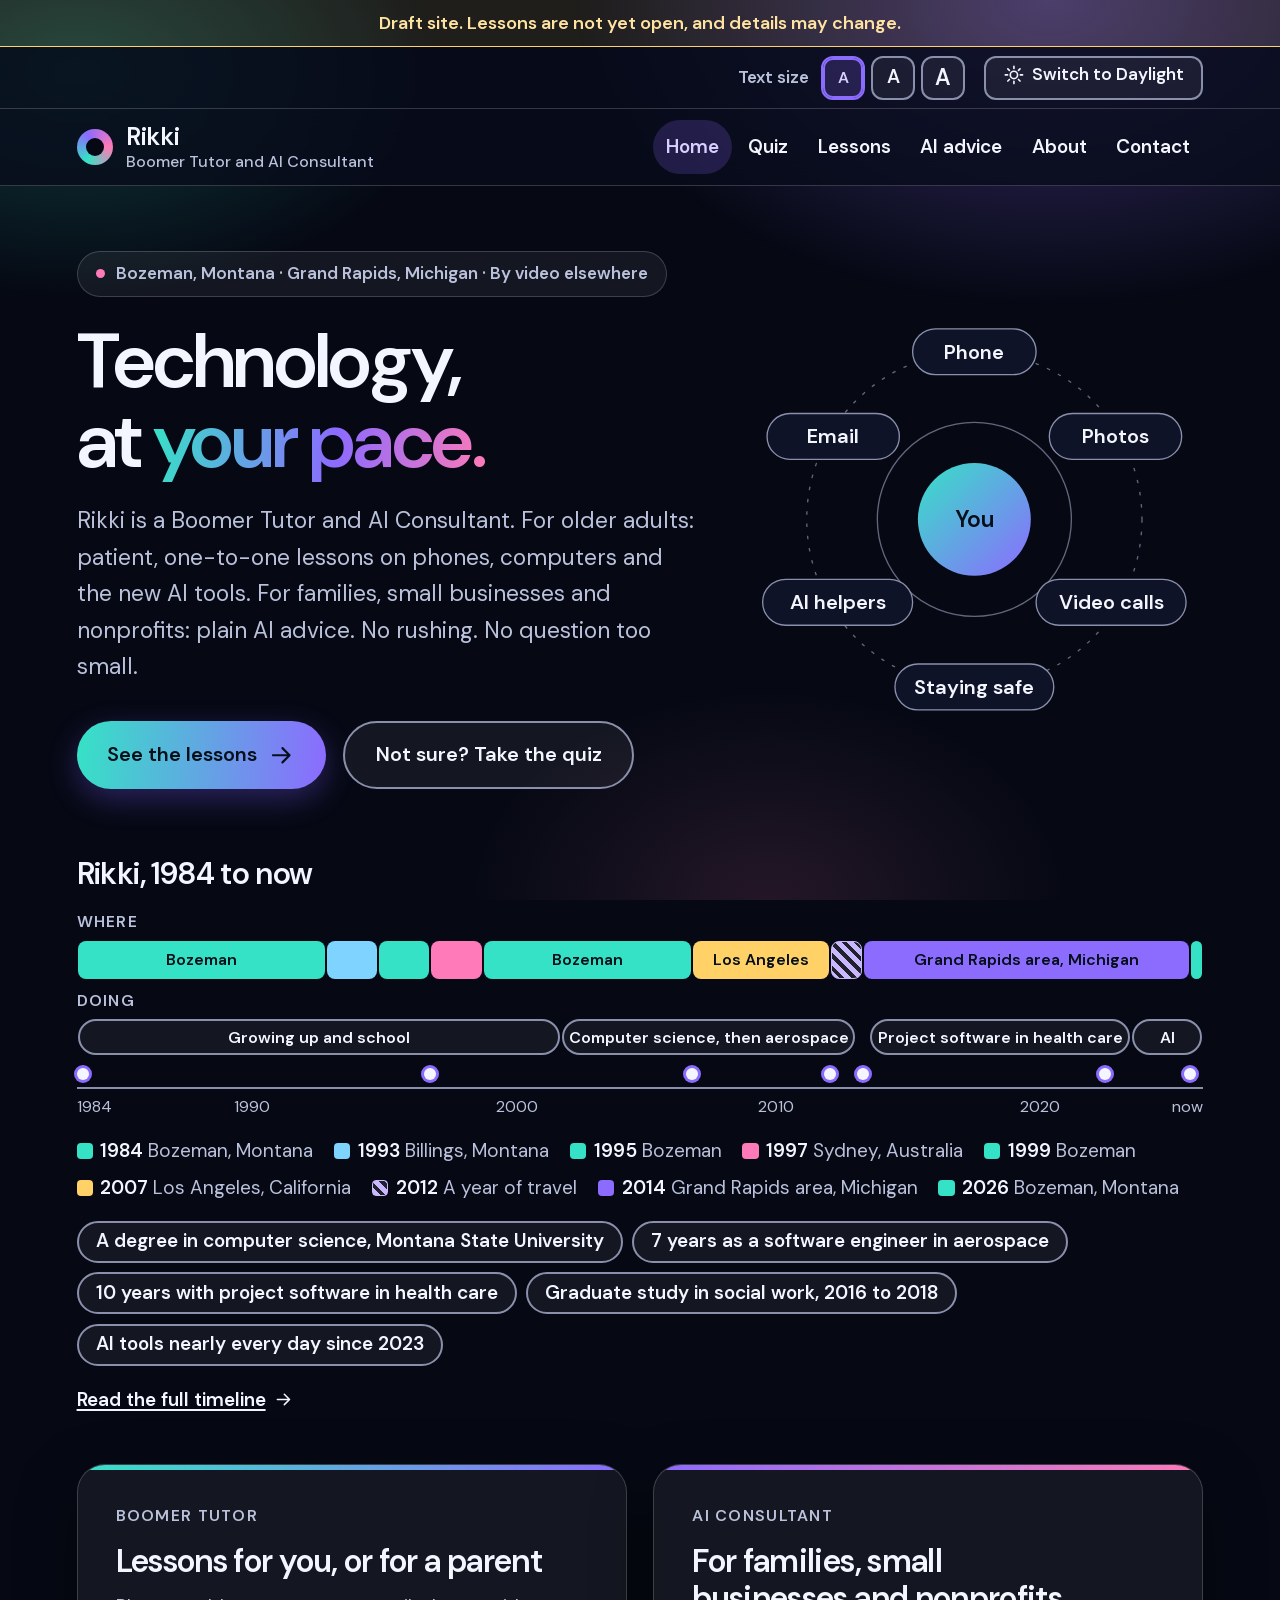
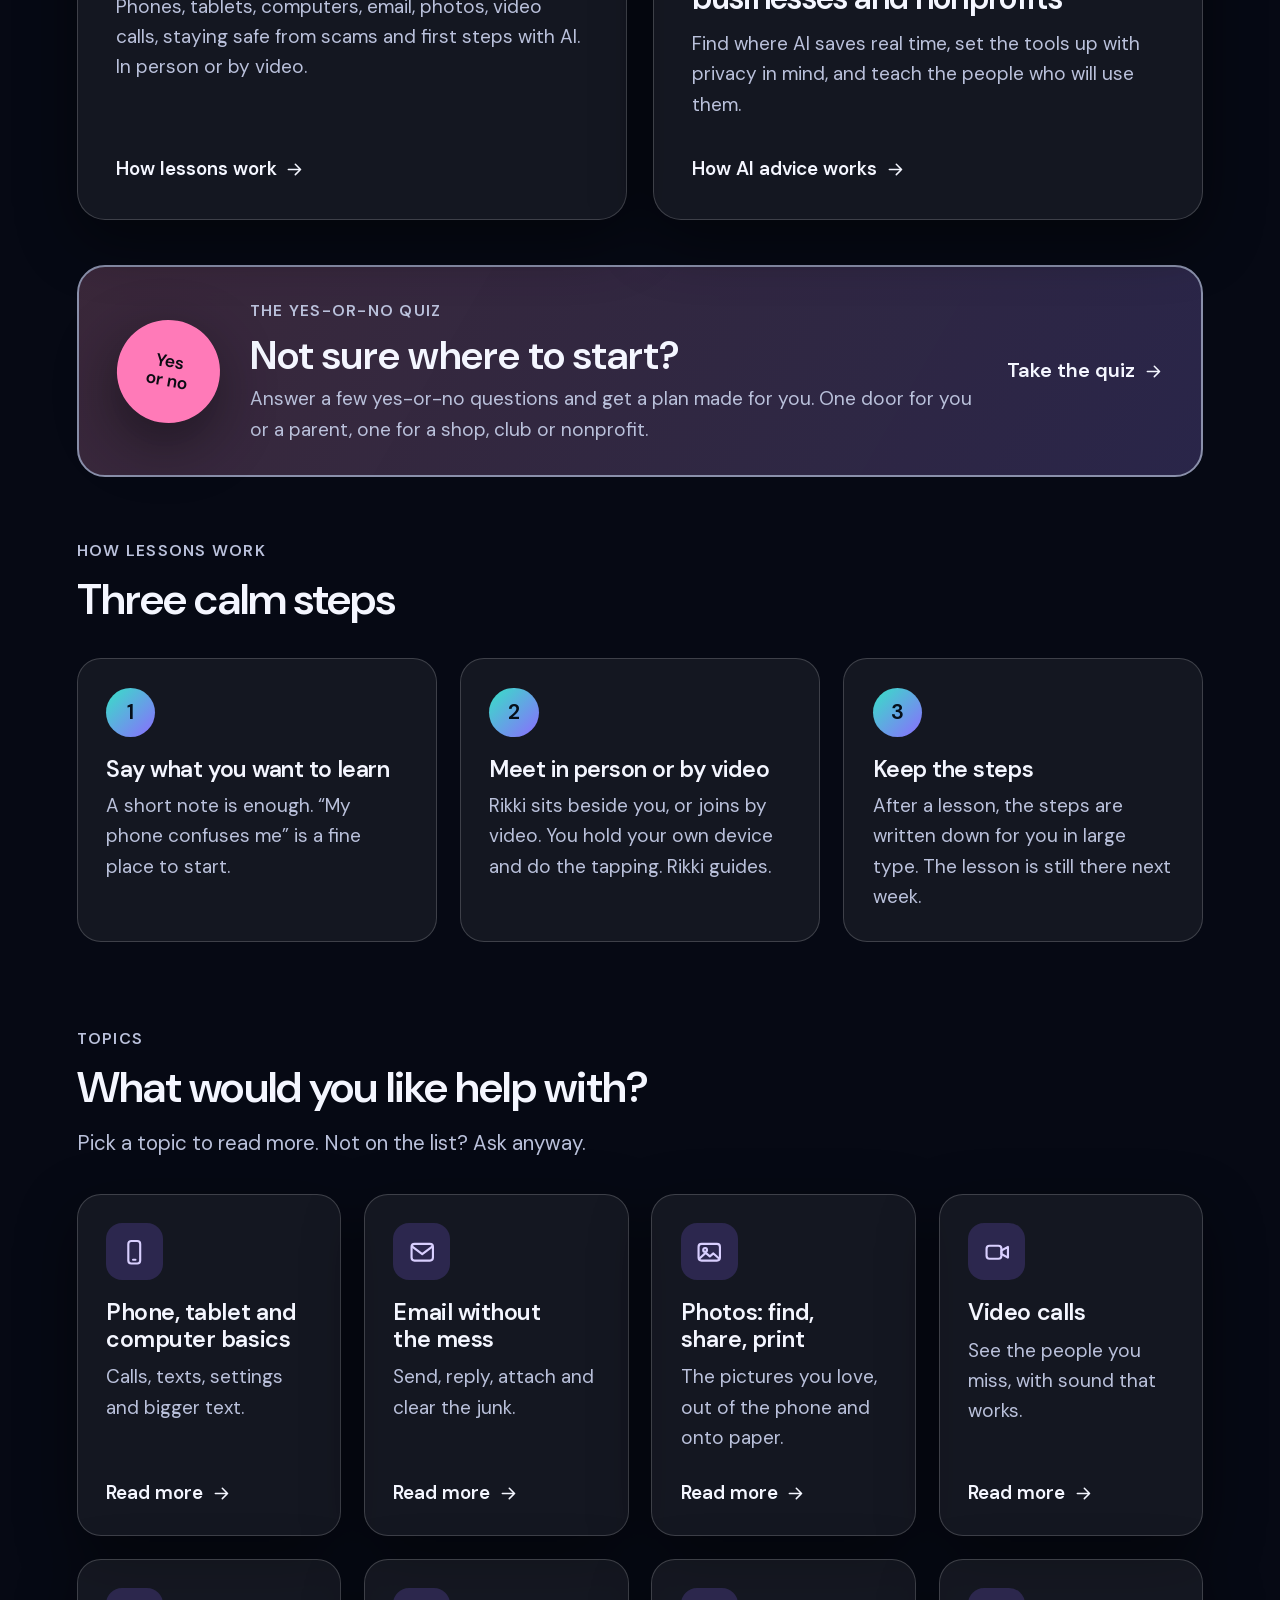
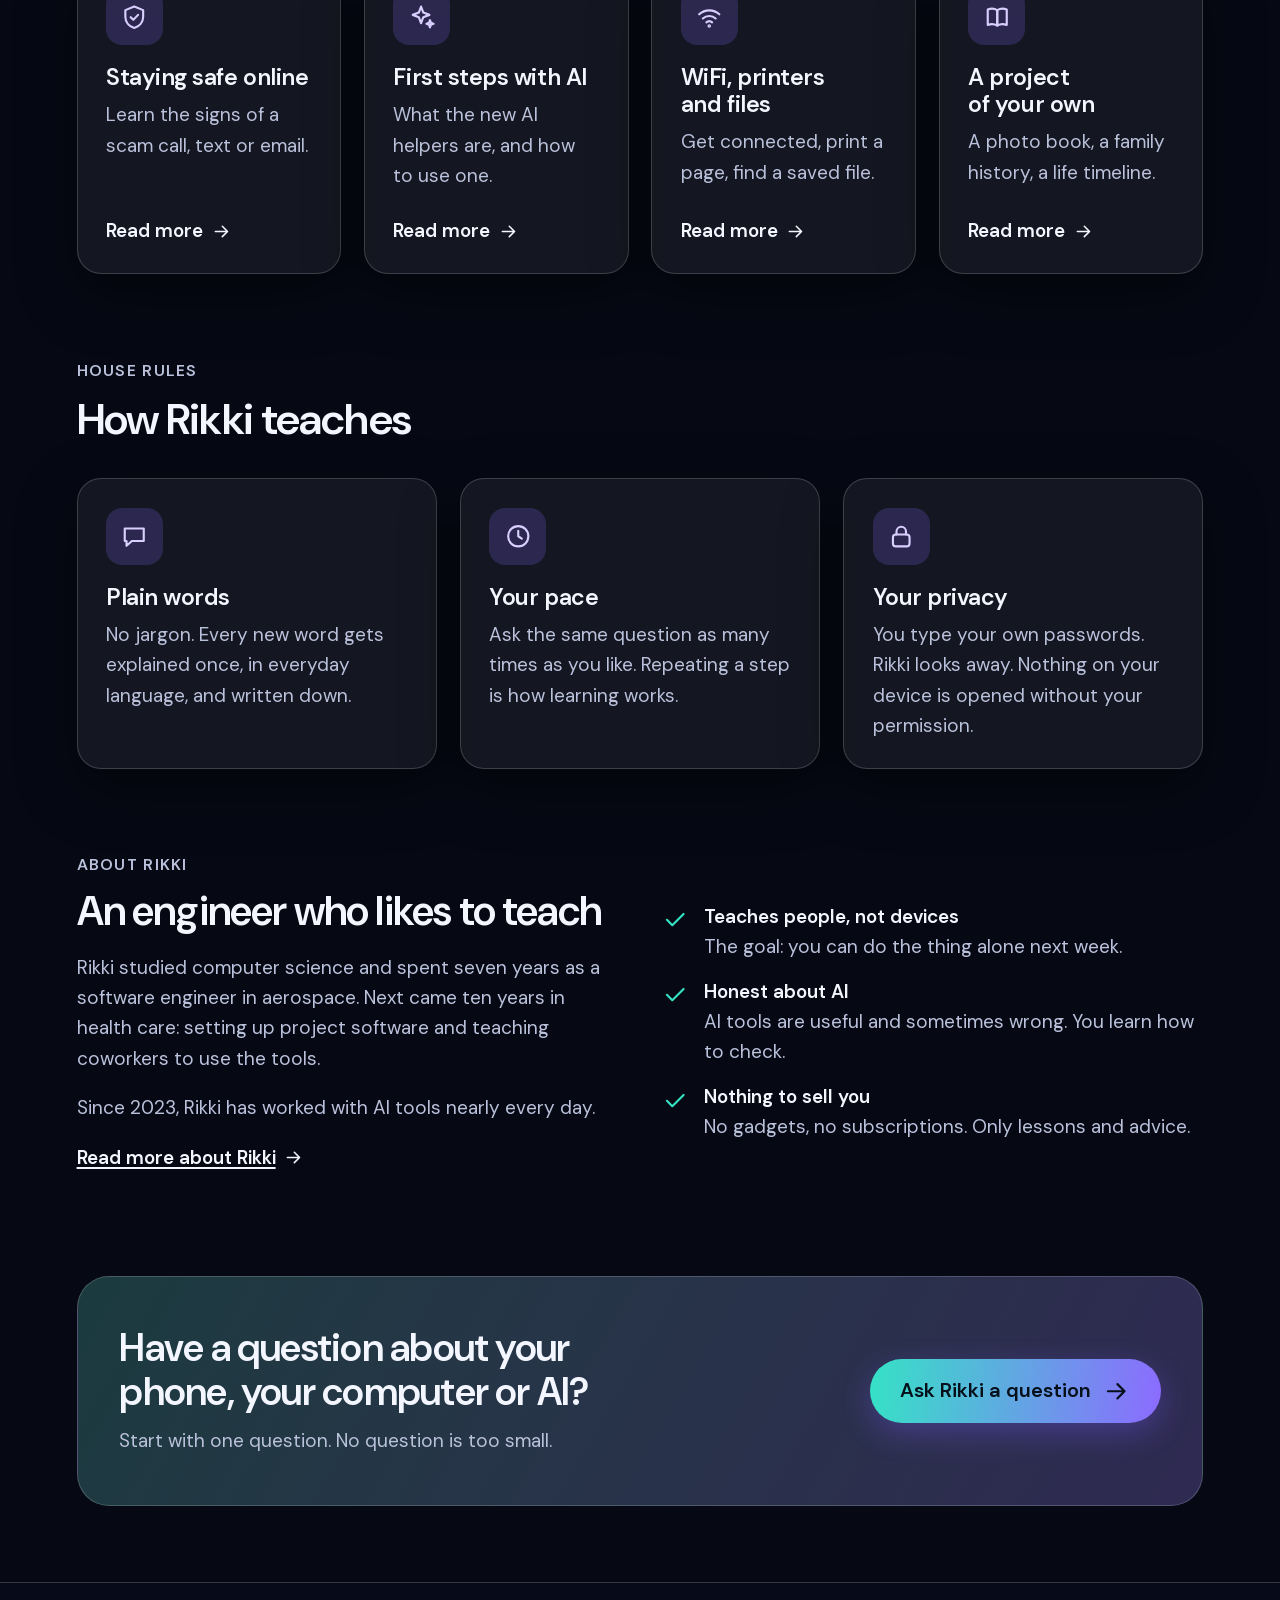
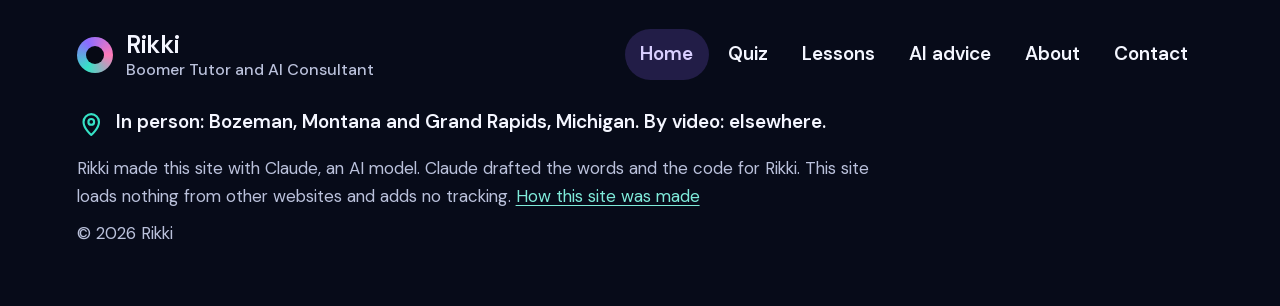
==== commit 11d757c4: "Publish the site Co-Authored-By: Claude Fable 5.2 <noreply@anthropic.com>" ====
--- a/index.html
+++ b/index.html
@@ -99,9 +99,10 @@
     <li><i class="p-boz"></i><span><b>2026</b> Bozeman, Montana</span></li>
   </ol>
   <ul class="tl-work" role="list">
-    <li>A degree in computer science</li>
+    <li>A degree in computer science, Montana State University</li>
     <li>7 years as a software engineer in aerospace</li>
     <li>10 years with project software in health care</li>
+    <li>Graduate study in social work, 2016 to 2018</li>
     <li>AI tools nearly every day since 2023</li>
   </ul>
   <p class="tl-more"><a class="go" href="about.html#timeline">Read the full timeline <svg class="icon" viewBox="0 0 24 24" aria-hidden="true" focusable="false"><path d="M5 12h14M13 6l6 6-6 6"/></svg></a></p>
--- a/assets/style.css
+++ b/assets/style.css
@@ -348,7 +348,7 @@
 .print-head{display:none}
 
 .quiz{max-width:860px;padding-top:1.5rem;padding-bottom:3rem;scroll-margin-top:.4rem}
-.cover-title{font-size:clamp(2.6rem,9.5vw,4.8rem);line-height:1.02;font-weight:700;margin:0 0 1.2rem;max-width:11ch}
+.cover-title{font-size:clamp(2.6rem,9.5vw,4.8rem);line-height:1.02;font-weight:700;margin:0 0 1.2rem;max-width:15ch}
 .cover-row{display:flex;gap:1.2rem;align-items:center;margin-bottom:1.5rem}
 .cover-row .lede{margin:0;font-size:1.2rem}
 .cover-lines{list-style:none;font-weight:600;margin:0 0 1.4rem;display:grid;gap:.25rem}
